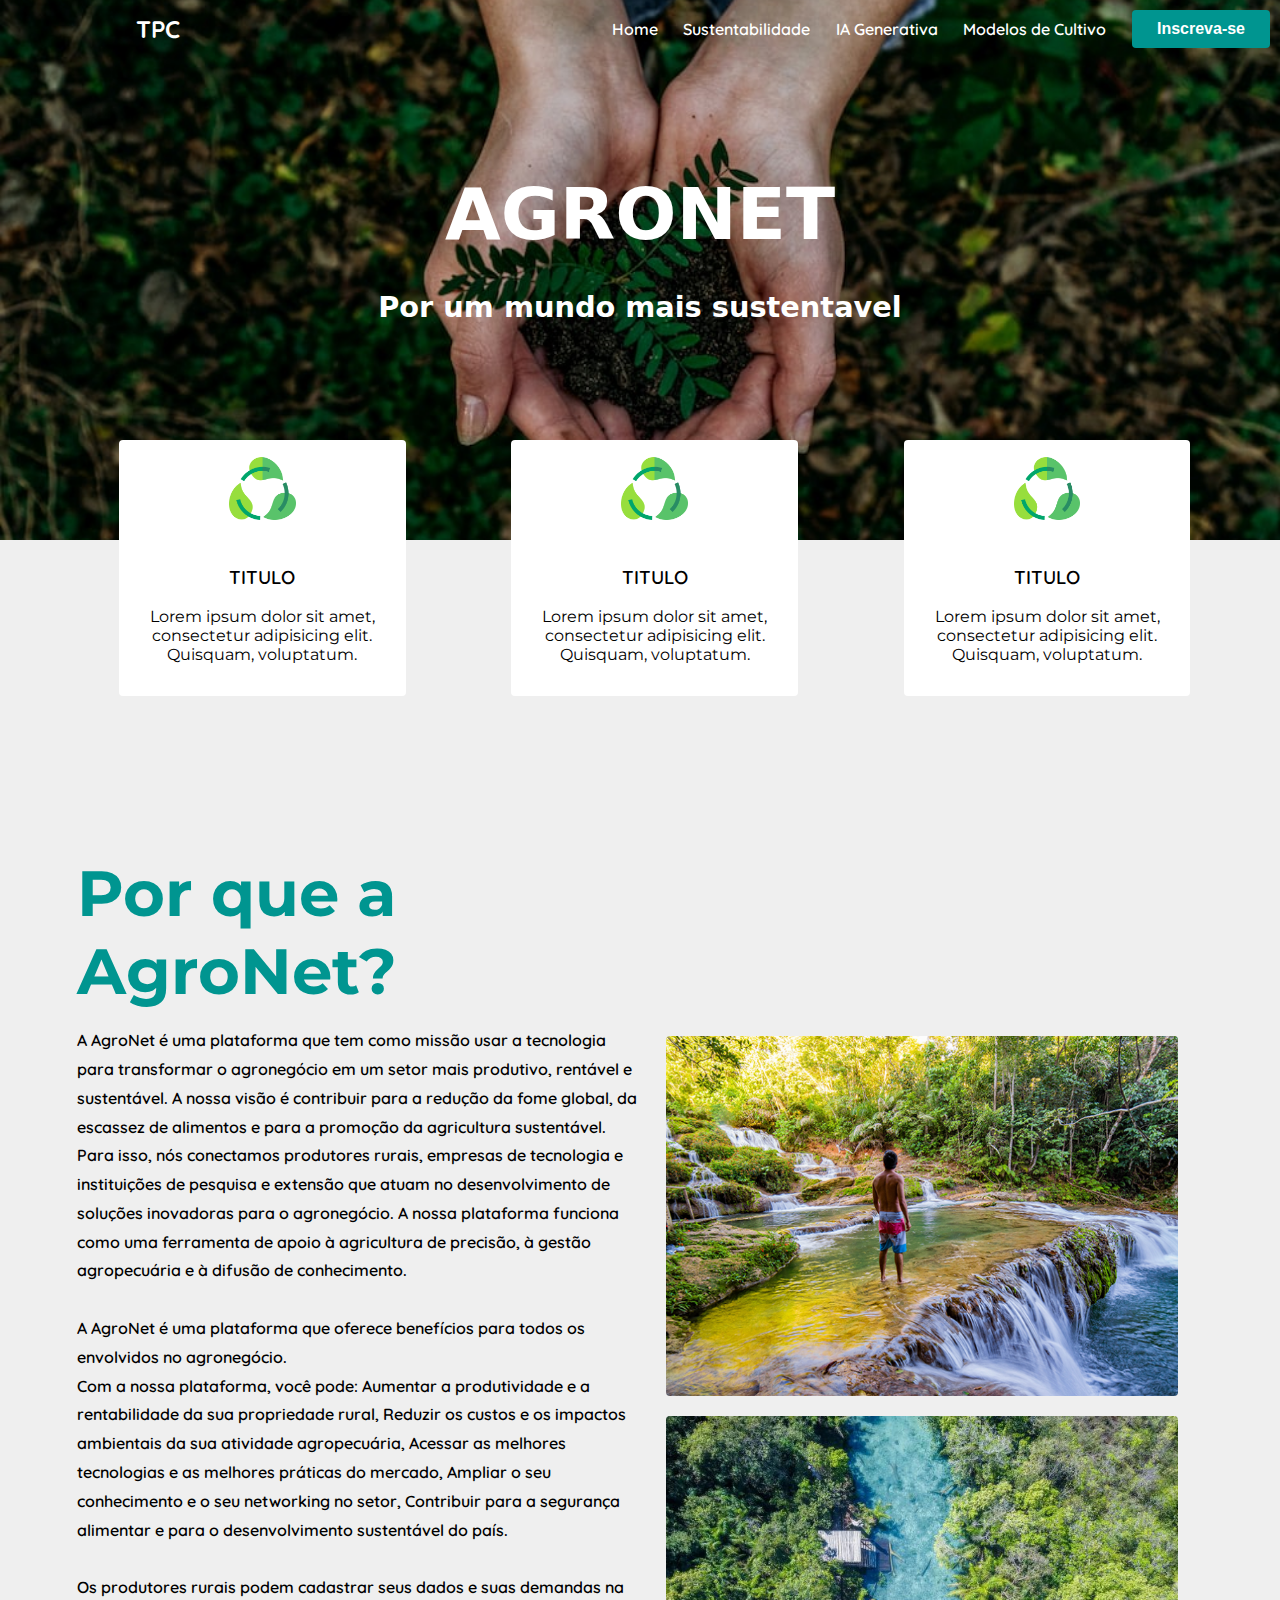
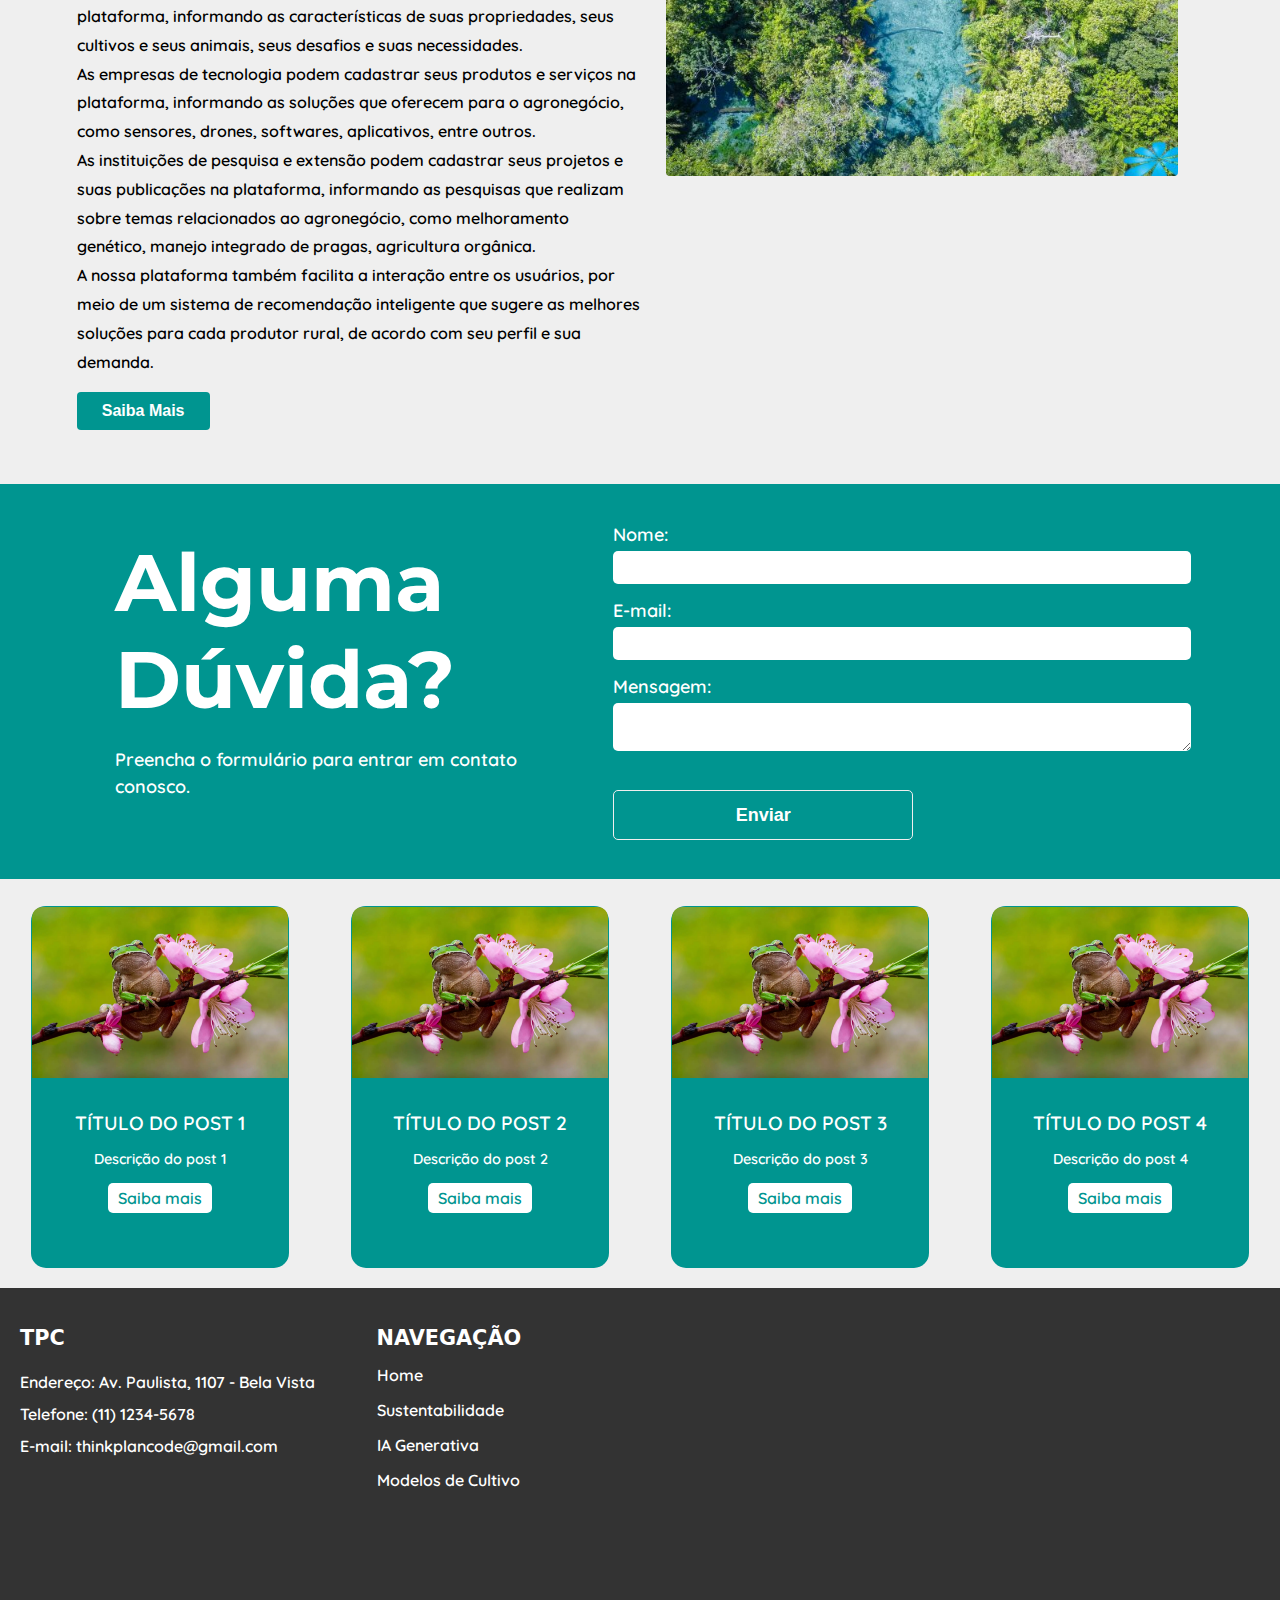
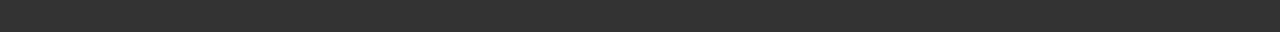
==== webdev/index.html @ f3f77970 "Style: update index items" ====
<!DOCTYPE html>
<html>

<head>
  <meta charset="UTF-8">
  <meta name="viewport" content="width=device-width, initial-scale=1">
  <title>TPC - Global Solution</title>
  <link rel="stylesheet" type="text/css" href="./assets/style.css">
</head>

<body>
  <section>
    <div class="full-banner">
      <header class="menu">
        <div class="logo">TPC</div>
        <nav class="">
          <ul>
            <li class="li-menu"><a href="./index.html">Home</a></li>
            <li class="li-menu"><a href="./sustentabilidade.html">Sustentabilidade</a></li>
            <li class="li-menu"><a href="./ia-generativa.html">IA Generativa</a></li>
            <li class="li-menu"><a href="./cultivo.html">Modelos de Cultivo</a></li>
            <li class="li-menu"><a href="./formulario.html"><button class="menu-button">Inscreva-se</button></a></li>
          </ul>
        </nav>
      </header>



      <div class="text-banner">
        <h1>AgroNet</h1>
        <h2>Por um mundo mais sustentavel</h2>
      </div>
      <div class="mid-opt">
        <div class="opt-item mid-first">
          <div>
            <img src="./assets/images/icons/sinal-de-reciclagem.png" alt="icon-vidal">
          </div>
          <div class="opt-item-text">
            <h3>Titulo</h3>
            <p>Lorem ipsum dolor sit amet, consectetur adipisicing elit. Quisquam, voluptatum.</p>
          </div>
        </div>
        <div class="opt-item">
          <div>
            <img src="./assets/images/icons/sinal-de-reciclagem.png" alt="icon-vidal">
          </div>
          <div class="opt-item-text">
            <h3>Titulo</h3>
            <p>Lorem ipsum dolor sit amet, consectetur adipisicing elit. Quisquam, voluptatum.</p>
          </div>
        </div>
        <div class="opt-item">
          <div>
            <img src="./assets/images/icons/sinal-de-reciclagem.png" alt="icon-vidal">
          </div>
          <div class="opt-item-text">
            <h3>Titulo</h3>
            <p>Lorem ipsum dolor sit amet, consectetur adipisicing elit. Quisquam, voluptatum.</p>
          </div>
        </div>
      </div>
    </div>
  </section>


  <section class="info-mid">
    <div class="left-side">
      <h2>Por que a AgroNet?</h2>
      <p>
        A AgroNet é uma plataforma que tem como missão usar a tecnologia para transformar o agronegócio em um setor
        mais produtivo, rentável e sustentável. A nossa visão é contribuir para a redução da fome global, da escassez de
        alimentos e para a promoção da agricultura sustentável.

        Para isso, nós conectamos produtores rurais, empresas de tecnologia e instituições de pesquisa e extensão que
        atuam no desenvolvimento de soluções inovadoras para o agronegócio. A nossa plataforma funciona como uma
        ferramenta de apoio à agricultura de precisão, à gestão agropecuária e à difusão de conhecimento.
        <br><br>
        A AgroNet é uma plataforma que oferece benefícios para todos os envolvidos no agronegócio.
        <br>
        Com a nossa
        plataforma, você pode:

        Aumentar a produtividade e a rentabilidade da sua propriedade rural,
        Reduzir os custos e os impactos ambientais da sua atividade agropecuária,
        Acessar as melhores tecnologias e as melhores práticas do mercado,
        Ampliar o seu conhecimento e o seu networking no setor,
        Contribuir para a segurança alimentar e para o desenvolvimento sustentável do país.
        <br><br>
        Os produtores rurais podem cadastrar seus dados e suas demandas na plataforma, informando as características de
        suas propriedades, seus cultivos e seus animais, seus desafios e suas necessidades.
        <br>
        As empresas de tecnologia podem cadastrar seus produtos e serviços na plataforma, informando as soluções que
        oferecem para o agronegócio, como sensores, drones, softwares, aplicativos, entre outros.
        <br>
        As instituições de pesquisa e extensão podem cadastrar seus projetos e suas publicações na plataforma,
        informando as pesquisas que realizam sobre temas relacionados ao agronegócio, como melhoramento genético, manejo
        integrado de pragas, agricultura orgânica.
        <br>
        A nossa plataforma também facilita a interação entre os usuários, por meio de um sistema de recomendação
        inteligente que sugere as melhores soluções para cada produtor rural, de acordo com seu perfil e sua demanda.
      </p>
      <button class="menu-button">Saiba Mais</button>
    </div>
    <div class="right-side">
      <img src="./assets/images/eco1.png" alt="Imagem 1">
      <img src="./assets/images/eco2.jpeg" alt="Imagem 2">
    </div>
  </section>



  <section class="contact">
    <div class="contact-text">
      <h2>Alguma Dúvida?</h2>
      <p>Preencha o formulário para entrar em contato conosco.</p>
    </div>
    <form class="contact-form">
      <label for="name">Nome:</label>
      <input type="text" id="name" name="name" required>
      <label for="email">E-mail:</label>
      <input type="email" id="email" name="email" required>
      <label for="message">Mensagem:</label>
      <textarea id="message" name="message" required></textarea>
      <button type="submit">Enviar</button>
    </form>
  </section>

  <section class="galeria">
    <div class="post">
      <img src="./assets/images/sapao.webp" alt="Post 1">
      <h3>Título do post 1</h3>
      <p>Descrição do post 1</p>
      <a href="#">Saiba mais</a>
    </div>
    <div class="post">
      <img src="./assets/images/sapao.webp" alt="Post 2">
      <h3>Título do post 2</h3>
      <p>Descrição do post 2</p>
      <a href="#">Saiba mais</a>
    </div>
    <div class="post">
      <img src="./assets/images/sapao.webp" alt="Post 3">
      <h3>Título do post 3</h3>
      <p>Descrição do post 3</p>
      <a href="#">Saiba mais</a>
    </div>
    <div class="post">
      <img src="./assets/images/sapao.webp" alt="Post 4">
      <h3>Título do post 4</h3>
      <p>Descrição do post 4</p>
      <a href="#">Saiba mais</a>
    </div>
  </section>

  <footer>
    <div class="left">
      <h2>TPC</h2>
      <p>Endereço: Av. Paulista, 1107 - Bela Vista<br>
        Telefone: (11) 1234-5678<br>
        E-mail: thinkplancode@gmail.com</p>
    </div>
    <nav class="middle">
      <h2>Navegação</h2>
      <ul>
        <li><a href="./index.html">Home</a></li>
        <li><a href="./sustentabilidade.html">Sustentabilidade</a></li>
        <li><a href="./ia-generativa.html">IA Generativa</a></li>
        <li><a href="./cultivo.html">Modelos de Cultivo</a></li>
      </ul>
    </nav>
    <div class="right">
      <iframe
        src="https://www.google.com/maps/embed?pb=!1m18!1m12!1m3!1d3656.9804650698667!2d-46.645058549297036!3d-23.569942284671084!2m3!1f0!2f0!3f0!3m2!1i1024!2i768!4f13.1!3m3!1m2!1s0x94ce5ac6b9a20e37%3A0xdaa9c644277aa6e6!2sAvenida%20Paulista%2C%201107%20-%20Bela%20Vista%2C%20S%C3%A3o%20Paulo%20-%20SP%2C%2001000-000!5e0!3m2!1sen!2sbr!4v1622624224217!5m2!1sen!2sbr"
        width="400" height="300" style="border:0;" allowfullscreen="" loading="lazy"></iframe>
    </div>
  </footer>

  <script src="./assets/js/menu.js"></script>

</body>

</html>
---- webdev/assets/style.css ----
@import url("https://fonts.googleapis.com/css2?family=Montserrat:ital,wght@0,300;0,400;0,500;1,300&family=Quicksand:wght@300;400;600&family=Rajdhani:wght@300;400;600&family=Waterfall&display=swap");

:root {
  --color-white: #fff;
  --color-aqua: #009590;
  --color-dark-green: #0a2d29;
  --color-clean-grey: #efefef;
  --color-light-grey: #f4f6f8;

  --color-aqua-green: #2fd7b3;
  --color-light-green: #aff000;
  --color-light-blue: #45dbf8;
}

html {
  font-size: 16px;
}

body {
  margin: 0;
  padding: 0;
  background-color: var(--color-clean-grey);
  font-family: quicksand;
  font-weight: 600;
}

h3 {
  font-family: quicksand;
  text-transform: uppercase;
  font-style: bold;
  font-weight: 600;
}

/** Header **/

header {
  background-color: transparent;
  display: flex;
  justify-content: space-between;
  align-items: center;
  padding: 10px;
}

.logo {
  color: var(--color-white);
  font-size: 24px;
  font-weight: bold;
  padding-left: 10%;
}

nav ul {
  list-style: none;
  margin: 0;
  padding: 0;
  display: flex;
}

nav li {
  margin-right: 20px;
}

nav li:last-child {
  margin-right: 0;
}

nav a {
  color: var(--color-white);
  text-decoration: none;
}

img {
  max-width: 100%;
  height: auto;
  margin-bottom: 20px;
}

.menu-button {
  background-color: var(--color-aqua);
  border: none;
  border-radius: 4px;
  padding: 10px 25px;
  color: var(--color-white);
  cursor: pointer;
  font-size: 16px;
  font-weight: bold;
}

.menu-button:hover {
  background-color: var(--color-white);
  color: var(--color-aqua);
}

.li-menu {
  margin: auto 1vw;
}

.full-banner {
  width: 100%;
  height: 60vh;
  background-image: url(./images/background.jpeg);
  background-size: cover;
  background-position: center;
  background-repeat: no-repeat;
}

.text-banner {
  height: 35vh;
  display: flex;
  justify-content: center;
  align-items: center;
  flex-direction: column;
  text-align: center;
  padding: 20px;
  color: var(--color-white);
}

.text-banner h1 {
  font-size: 4.5rem;
  font-family: system-ui, -apple-system, BlinkMacSystemFont, "Segoe UI", Roboto,
    Oxygen, Ubuntu, Cantarell, "Open Sans", "Helvetica Neue", sans-serif;
  margin-bottom: 10px;
  text-transform: uppercase;
}

.text-banner h2 {
  font-family: system-ui, -apple-system, BlinkMacSystemFont, "Segoe UI", Roboto,
    Oxygen, Ubuntu, Cantarell, "Open Sans", "Helvetica Neue", sans-serif;
  font-size: 1.8rem;
}

.mid-opt {
  display: flex;
  justify-content: space-between;
  align-items: center;
  flex-wrap: wrap;
  margin: 3vh 3vw;
}

.mid-first {
  margin-left: 7%;
}

.mid-opt:last-child {
  margin-right: 7%;
}

.opt-item {
  border-radius: 4px;
  background-color: var(--color-white);
  width: 20vw;
  height: 25vh;
  padding: 1.2vw;
  text-align: center;
}

.opt-item:hover {
  background-color: var(--color-dark-green);
  color: var(--color-white);
}

.opt-item img {
  width: 5.2vw;
  height: 50%;
  object-fit: cover;
  border-radius: 4px;
}

.opt-item p {
  font-family: montserrat;
  font-weight: 400;
}

.info-mid, .info-second {
  display: flex;
  margin-top: 28vh;
  justify-content: space-between;
  align-items: center;
  padding: 1vh 6vw;
}

.info-second {
  margin-top: 0;
  margin-bottom: 2vh;
}

.left-side {
  width: 50%;
}

.left-side p {
  line-height: 1.8;
}

.right-side p {
  line-height: 1.8;
  text-align: end;
}

.left-side h2 {
  font-size: 4rem;
  margin-bottom: 10px;
  font-family: Montserrat;
  color: var(--color-aqua);
}

.right-side {
  width: 50%;
  display: flex;
  flex-direction: column;
  justify-content: center;
  align-items: center;
}

.right-side img {
  width: 40vw;
  height: 40vh;
  border-radius: 10px;
  object-fit: cover;
  border-radius: 4px;
}

.contact {
  display: flex;
  justify-content: space-between;
  align-items: center;
  background-color: var(--color-aqua);
  padding: 1vh 6vw;
  margin-top: 5vh;
}

.contact-text {
  flex-basis: 40%;
  padding-right: 20px;
  color: var(--color-white);
  margin-left: 3vw;
}

.contact-text h2 {
  font-size: 5rem;
  margin-bottom: 10px;
  margin-top: 0;
  font-family: Montserrat;
}

.contact-text p {
  font-size: 18px;
  line-height: 1.5;
  margin-bottom: 30px;
}

.contact-form {
  flex-basis: 50%;
  padding: 30px;
}

.contact-form label {
  display: block;
  font-size: 18px;
  margin-bottom: 5px;
  color: var(--color-white);
}

.contact-form input,
.contact-form textarea {
  width: 100%;
  padding: 1vh;
  margin-bottom: 15px;
  border-radius: 5px;
  border: none;
}

.contact-form button {
  display: block;
  width: 100%;
  max-width: 300px;
  height: 50px;
  font-size: 18px;
  font-weight: bold;
  border: 1px solid var(--color-clean-grey);
  color: var(--color-white);
  background-color: transparent;
  border-radius: 5px;
  cursor: pointer;
  margin-top: 20px;
}

.contact-form button:hover {
  border: 1px solid var(--color-white);
  background-color: var(--color-white);
  color: var(--color-aqua);
}

.galeria {
  display: flex;
  flex-wrap: wrap;
  justify-content: space-around;
  margin-top: 3vh;
}

.post {
  width: 20vw;
  margin-bottom: 20px;
  text-align: center;
  border: 1px solid transparent;
  border-radius: 15px;
  height: 40vh;
  background-color: var(--color-aqua);
}

.post img {
  max-width: 100%;
  height: auto;
  margin-bottom: 10px;
  border: white;
  border-radius: 10px 10px 0 0;
}

.post h3 {
  font-size: 1.2rem;
  margin-bottom: 10px;
  color: var(--color-white);
}

.post p {
  font-size: 0.9rem;
  margin-bottom: 15px;
  color : var(--color-white);
}

.post a {
  display: inline-block;
  padding: 5px 10px;
  background-color: var(--color-white);
  color: var(--color-aqua);
  text-decoration: none;
  border-radius: 5px;
  transition: all 0.3s ease-in-out;
}

/** Footer **/

footer {
  display: flex;
  background-color: #333;
  color: var(--color-white);
}

footer h2{
  font-size: 1.3rem;
  font-family: system-ui, -apple-system, BlinkMacSystemFont, "Segoe UI", Roboto,
    Oxygen, Ubuntu, Cantarell, "Open Sans", "Helvetica Neue", sans-serif;
  margin-bottom: 10px;
  text-transform: uppercase;
}

footer nav ul {
  margin: 0;
  padding: 0;
  display: block;
}

footer nav li {
  margin-top: 15px;
  margin-right: 20px;
}

footer nav a {
  color: var(--color-white);
  text-decoration: none;
}

.left {
  flex-basis: 25%;
  padding: 20px;
}

.left p {
  line-height: 2.0;
}

.right {
  flex-basis: 55%;
  padding: 20px;
}

.middle {
  flex-grow: 1;
  padding: 20px;
}

.right iframe {
  width: 100%;
  border-radius: 10px;
}

/** Formulário **/
.formulario {
  width: 80%;
  margin: 0 auto;
  padding: 20px;
  box-shadow: 0 0 5px var(--color-dark-green);
  border-radius: 1%;
}

.form-title {
  font-size: 3rem;
  font-family: Montserrat;
  text-align: center;
  color: var(--color-aqua);
}

.legenda {
  display: block;
  margin-bottom: 1vh;
  font-weight: bold;
}

.input-text,
.input-select,
.input-message {
  width: 100%;
  padding: 10px;
  border: 1px solid var(--color-dark-green);
  border-radius: 3px;
  box-sizing: border-box;
  margin-bottom: 10px;
  font-size: 0.9rem;
}

.input-message {
  height: 15vh;
  resize: vertical;
}

.input-confirm {
  background-color: var(--color-aqua);
  color: #fff;
  padding: 10px 15px;
  border: none;
  border-radius: 3px;
  cursor: pointer;
  font-size: 16px;
}

.input-confirm:hover {
  background-color: var(--color-dark-green);
}

/** Media Queries **/

@media (max-width: 1201px) {
  .info-mid {
    margin-top: 12vh;
  }
  
  .contact-text h2 {
    font-size: 4rem;
  }
}

@media only screen and (max-width: 1200px) and (min-width: 769px) {
  .info-mid {
    margin-top: 18vh;
  }

  .left-side h2 {
    font-size: 2rem;
  }

  .left-side p {
    line-height: 1.4;
  }

  .contact-text h2 {
    font-size: 4rem;
  }

  .post {
    height: 34vh;
  }
}

@media (max-width: 768px) {
  .info-mid {
    margin-top: 23vh;
  }

  .opt-item {
    height: 28vh;
  }

  .left-side h2 {
    font-size: 2rem;
  }

  .left-side p {
    line-height: 1.4;
    font-size: 0.8rem;
  }

  .contact-text h2 {
    font-size: 3rem;
  }

  .post {
    height: 32vh;
  }

  .post h3 {
    font-size: 1rem;
  }
}

@media (max-width: 468px) {
  .mid-opt {
    display: none;
  }

  .info-mid {
    margin-top: 0;
  }

  .right-side {
    display: none;
  }

  .left-side {
    width: 100%;
    text-align: center;
  }

  .left-side p {
    font-size: 0.9rem;
  }

  .left-side .menu-button {
    padding: 10px 100px;
  }

  .contact-text h2{
    font-size: 1.8rem;
  }

  .contact-text p {
    font-size: 0.8rem;
  }

  .post {
    width: 40vw;
  }

  .right iframe {
    display: none;
  }
  
}
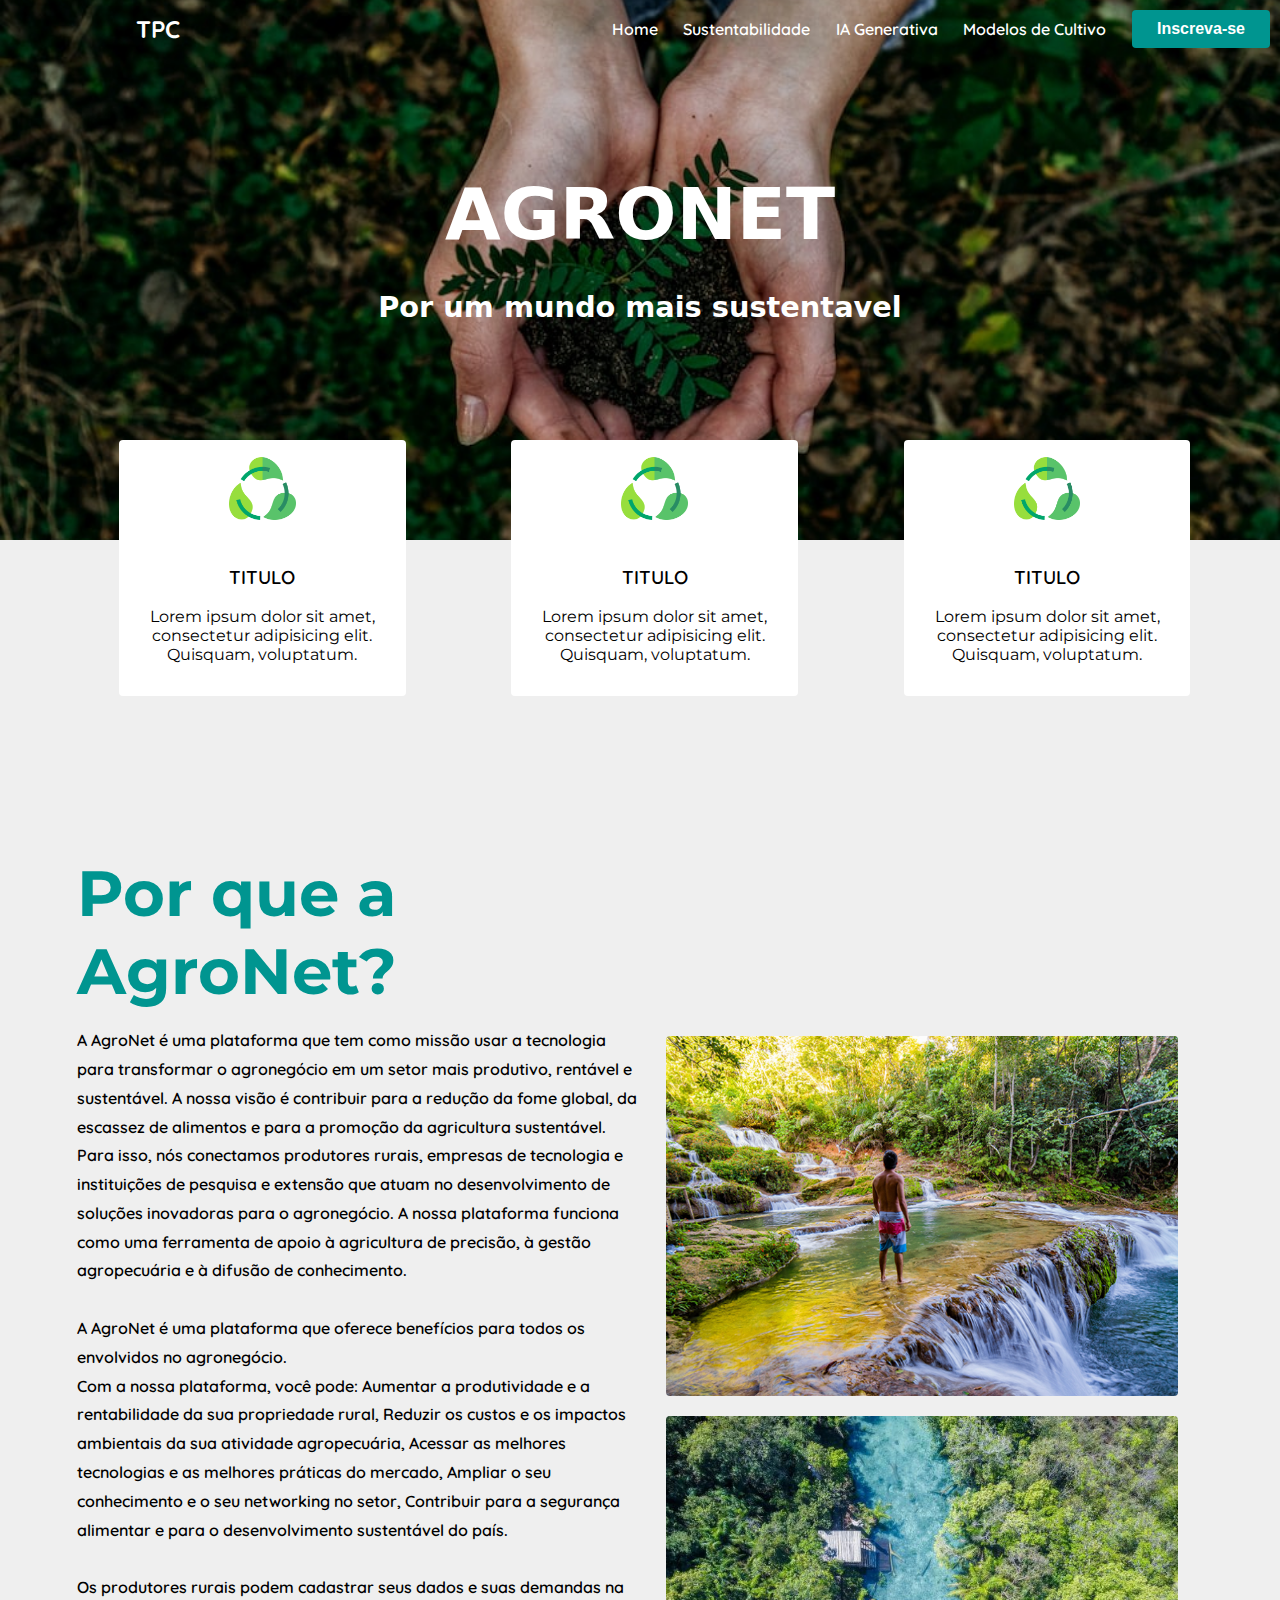
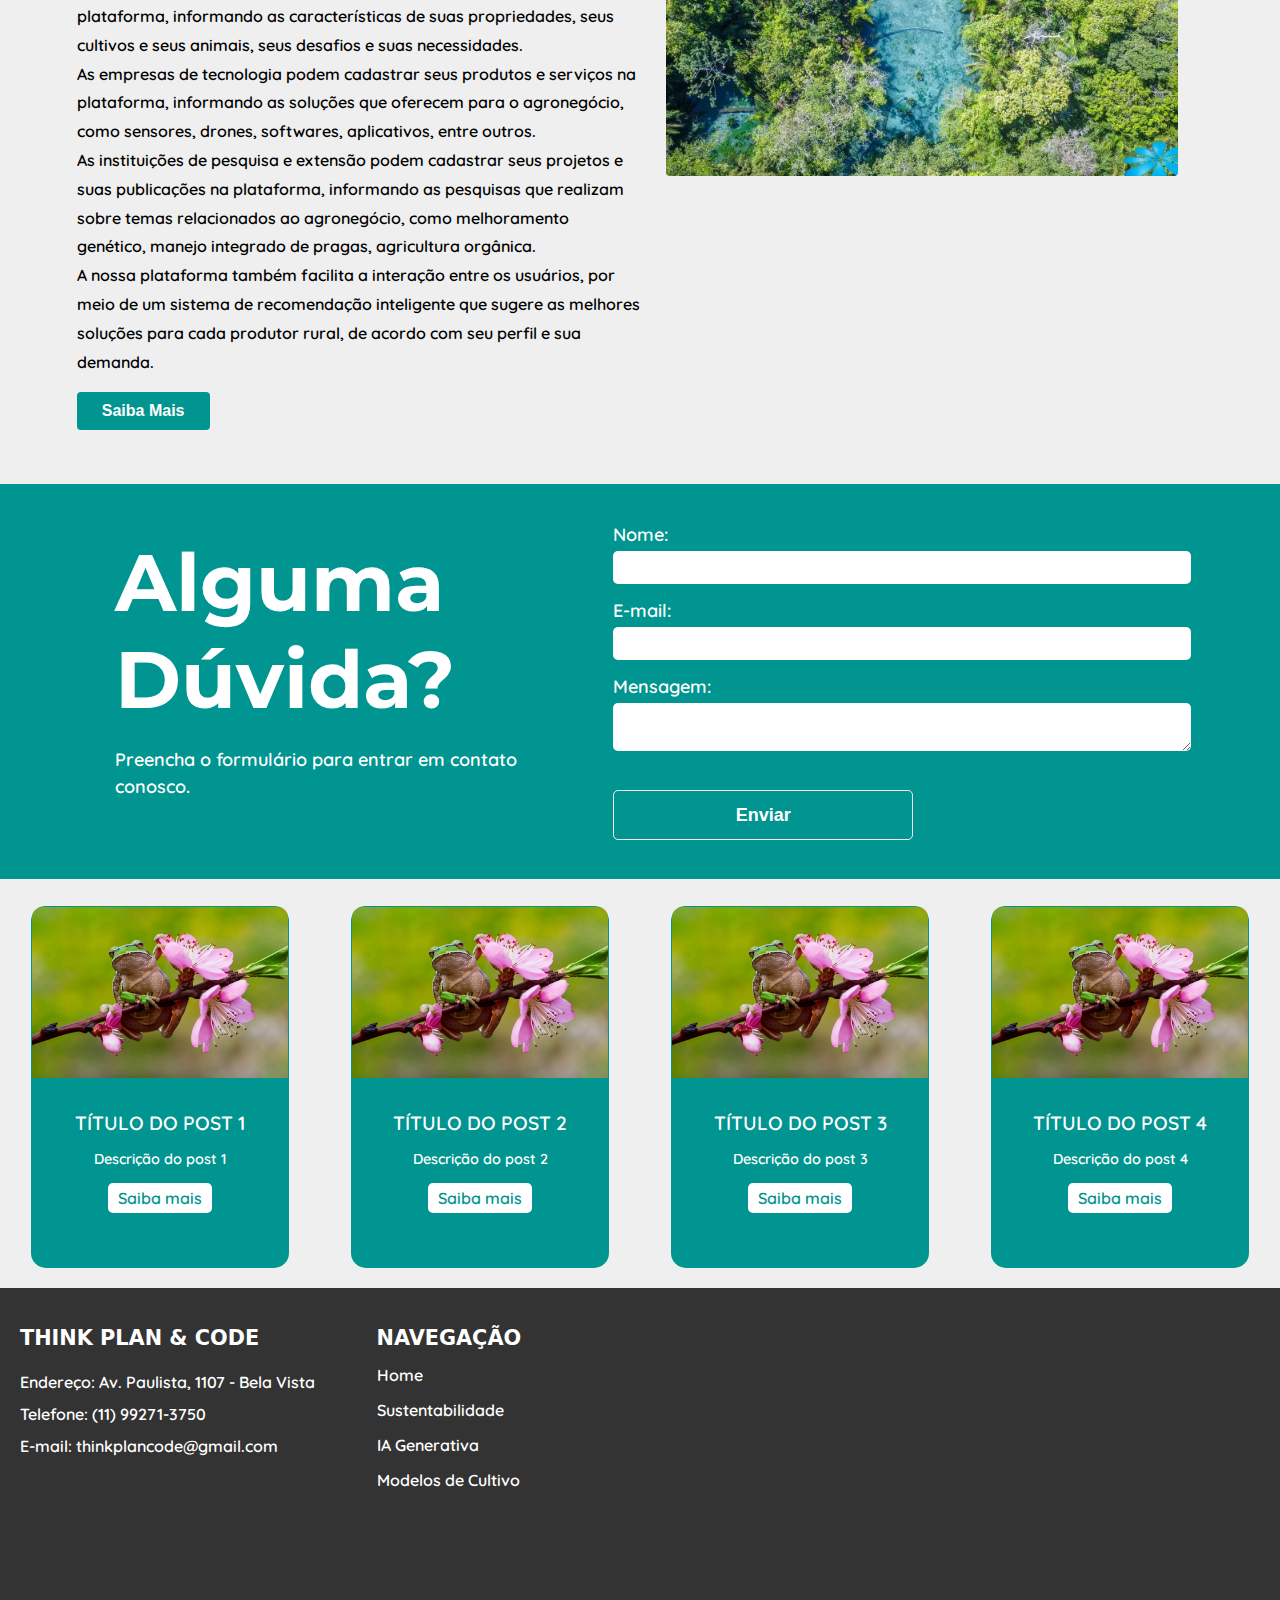
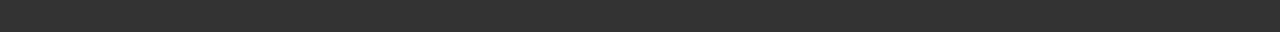
==== commit 9c5c21be: "Fix: update footer texts" ====
--- a/webdev/index.html
+++ b/webdev/index.html
@@ -154,9 +154,9 @@
 
   <footer>
     <div class="left">
-      <h2>TPC</h2>
+      <h2>Think Plan & Code</h2>
       <p>Endereço: Av. Paulista, 1107 - Bela Vista<br>
-        Telefone: (11) 1234-5678<br>
+        Telefone: (11) 99271-3750<br>
         E-mail: thinkplancode@gmail.com</p>
     </div>
     <nav class="middle">
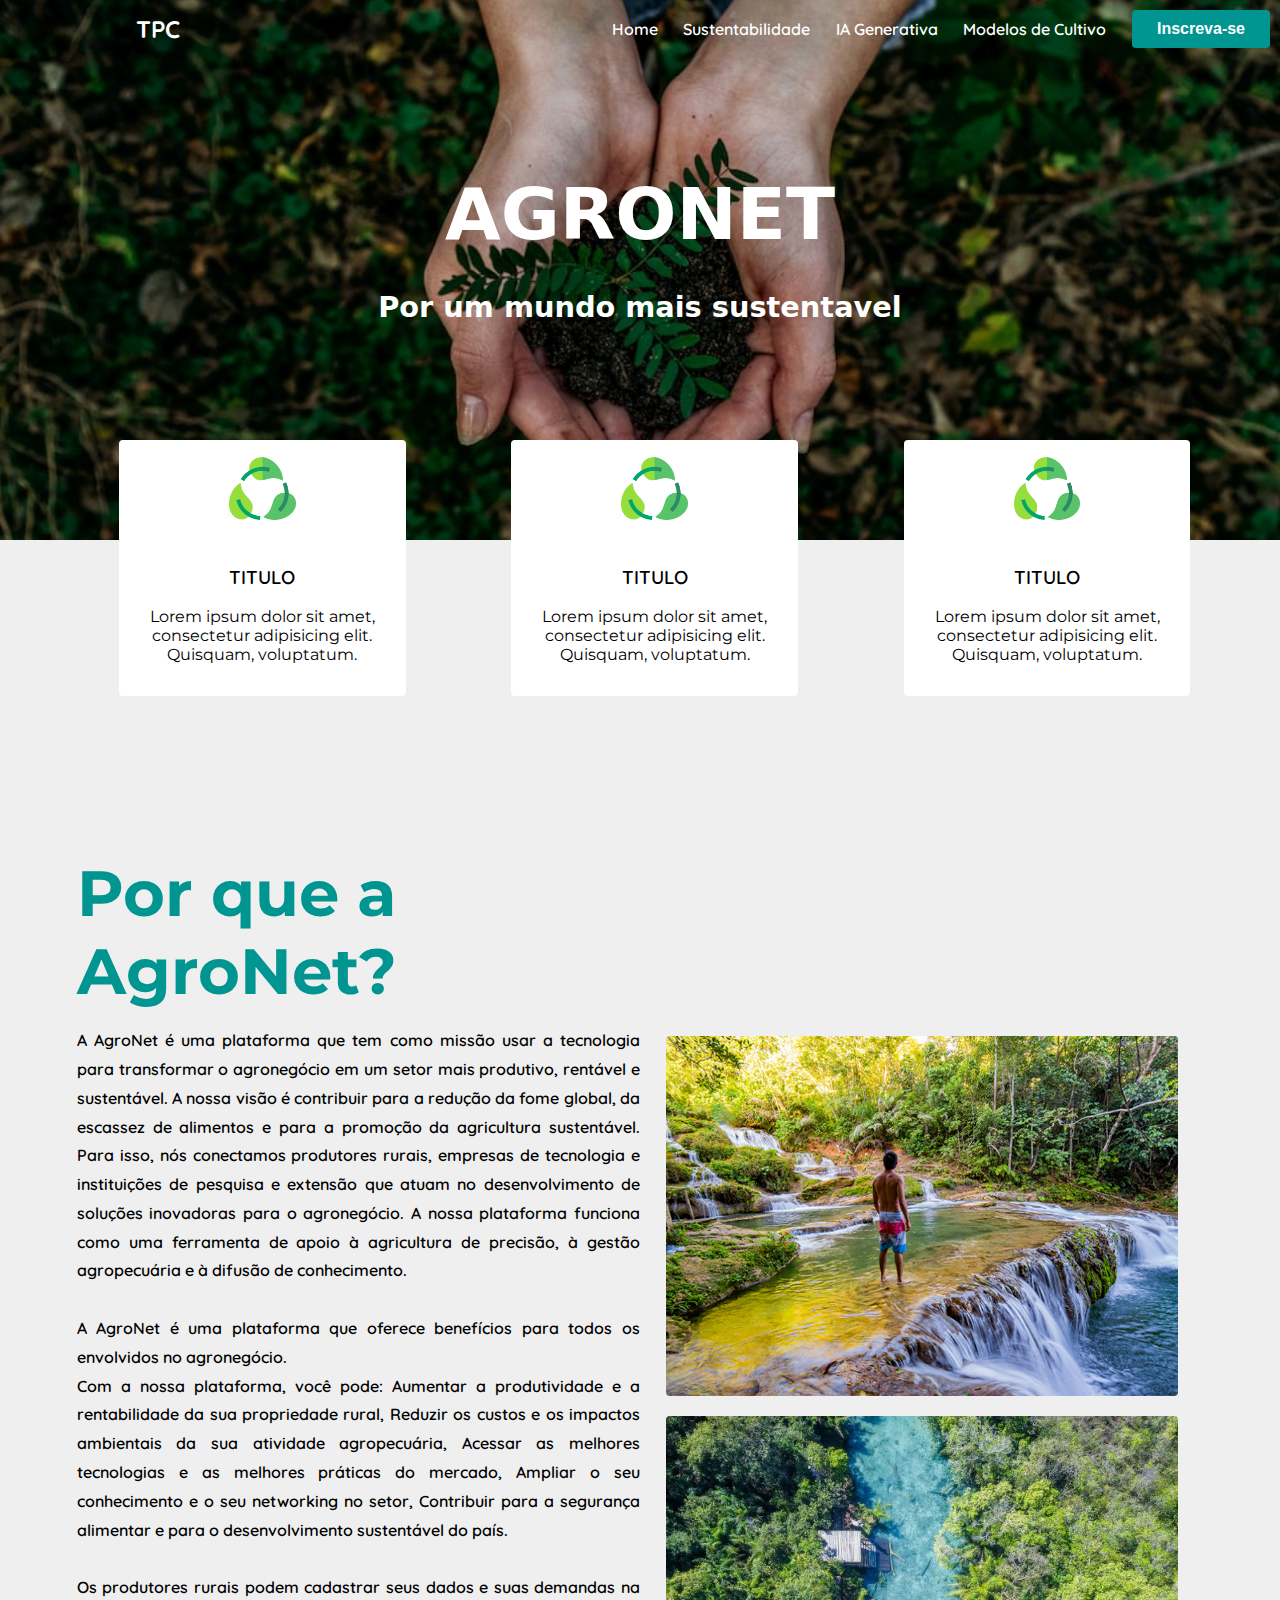
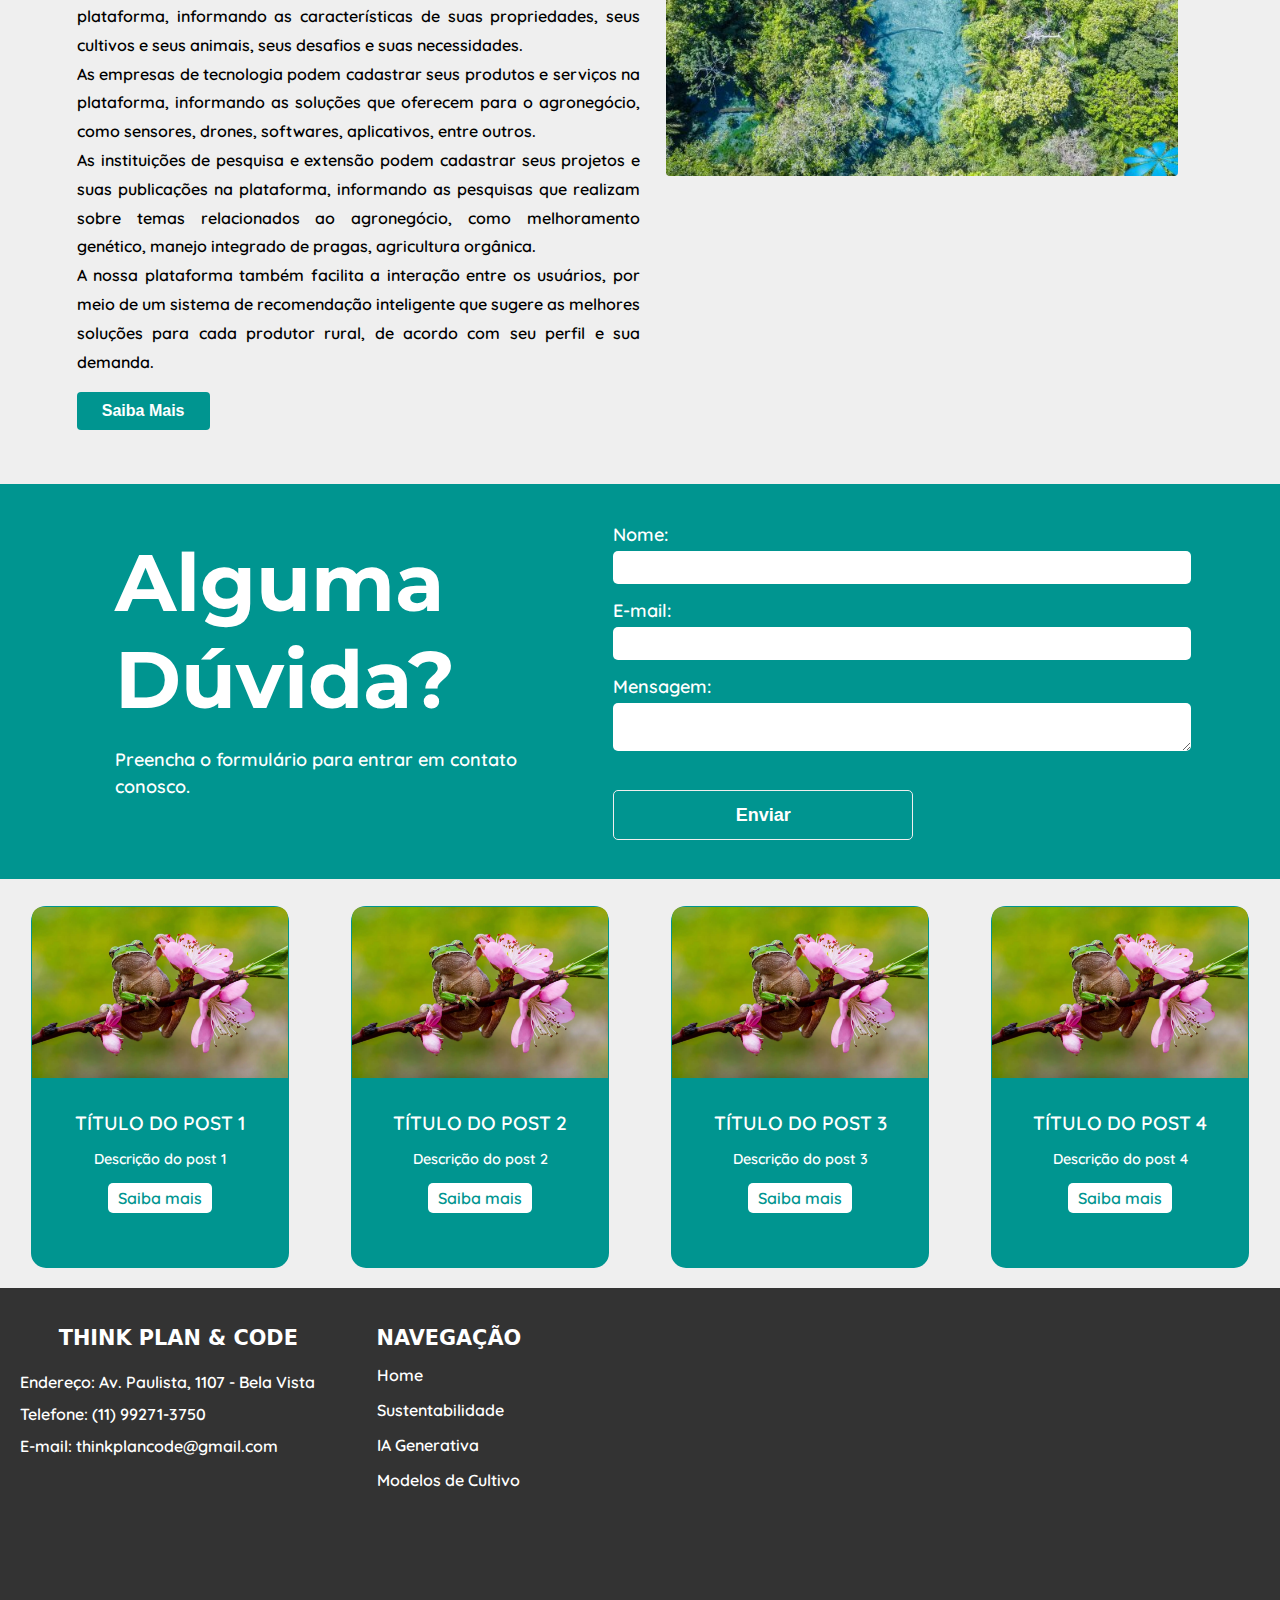
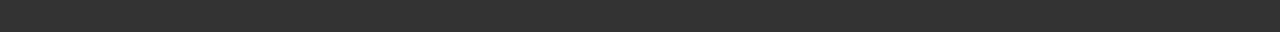
==== commit 02731821: "Style: added mobile menu button" ====
--- a/webdev/index.html
+++ b/webdev/index.html
@@ -5,6 +5,7 @@
   <meta charset="UTF-8">
   <meta name="viewport" content="width=device-width, initial-scale=1">
   <title>TPC - Global Solution</title>
+  <link rel="stylesheet" href="https://fonts.googleapis.com/css2?family=Material+Symbols+Outlined:opsz,wght,FILL,GRAD@20..48,100..700,0..1,-50..200" />
   <link rel="stylesheet" type="text/css" href="./assets/style.css">
 </head>
 
@@ -13,14 +14,15 @@
     <div class="full-banner">
       <header class="menu">
         <div class="logo">TPC</div>
-        <nav class="">
-          <ul>
+        <nav class="nav">
+          <ul class="menu-items">
             <li class="li-menu"><a href="./index.html">Home</a></li>
             <li class="li-menu"><a href="./sustentabilidade.html">Sustentabilidade</a></li>
             <li class="li-menu"><a href="./ia-generativa.html">IA Generativa</a></li>
             <li class="li-menu"><a href="./cultivo.html">Modelos de Cultivo</a></li>
             <li class="li-menu"><a href="./formulario.html"><button class="menu-button">Inscreva-se</button></a></li>
           </ul>
+          <button class="mobile-menu"><i class="material-symbols-outlined menu-icon">menu</i>Menu</button>
         </nav>
       </header>
 
@@ -174,9 +176,7 @@
         width="400" height="300" style="border:0;" allowfullscreen="" loading="lazy"></iframe>
     </div>
   </footer>
-
-  <script src="./assets/js/menu.js"></script>
-
+  <script src="./assets/js/script.js"></script>
 </body>
 
 </html>--- a/webdev/assets/style.css
+++ b/webdev/assets/style.css
@@ -81,13 +81,32 @@
   padding: 10px 25px;
   color: var(--color-white);
   cursor: pointer;
-  font-size: 16px;
+  font-size: 1rem;
   font-weight: bold;
 }
 
 .menu-button:hover {
   background-color: var(--color-white);
   color: var(--color-aqua);
+}
+
+.mobile-menu {
+  position: absolute;
+  top: 10px;
+  right: 10px;
+  display: none;
+  border: none;
+  border-radius: 4px;
+  padding: 5px;
+  color: var(--color-white);
+  background-color: var(--color-aqua);
+  align-items: center;
+  font-size: 0.9rem;
+}
+
+.menu-icon {
+  vertical-align: middle;
+  font-size: 1.3rem;
 }
 
 .li-menu {
@@ -185,6 +204,11 @@
 
 .left-side {
   width: 50%;
+  text-align: justify;
+}
+
+.left-side h2 {
+  text-align: left;
 }
 
 .left-side p {
@@ -209,9 +233,11 @@
   flex-direction: column;
   justify-content: center;
   align-items: center;
-}
-
-.right-side img {
+  text-align: justify;
+}
+
+.right-side img,
+.left-side img {
   width: 40vw;
   height: 40vh;
   border-radius: 10px;
@@ -243,7 +269,7 @@
 }
 
 .contact-text p {
-  font-size: 18px;
+  font-size: 1.125rem;
   line-height: 1.5;
   margin-bottom: 30px;
 }
@@ -255,7 +281,7 @@
 
 .contact-form label {
   display: block;
-  font-size: 18px;
+  font-size: 1.125rem;
   margin-bottom: 5px;
   color: var(--color-white);
 }
@@ -274,7 +300,7 @@
   width: 100%;
   max-width: 300px;
   height: 50px;
-  font-size: 18px;
+  font-size: 1.125rem;
   font-weight: bold;
   border: 1px solid var(--color-clean-grey);
   color: var(--color-white);
@@ -372,6 +398,10 @@
 .left {
   flex-basis: 25%;
   padding: 20px;
+}
+
+.left h2 {
+  text-align: center;
 }
 
 .left p {
@@ -439,11 +469,28 @@
   border: none;
   border-radius: 3px;
   cursor: pointer;
-  font-size: 16px;
+  font-size: 1rem;
 }
 
 .input-confirm:hover {
   background-color: var(--color-dark-green);
+}
+
+/** Scrollbar **/
+::-webkit-scrollbar {
+  width: 10px;
+}
+
+::-webkit-scrollbar-track {
+  background: var(--color-dark-green);
+}
+
+::-webkit-scrollbar-thumb {
+  background: var(--color-aqua-green);
+}
+
+::-webkit-scrollbar-thumb:hover {
+  background: var(--color-aqua);
 }
 
 /** Media Queries **/
@@ -481,6 +528,34 @@
 }
 
 @media (max-width: 768px) {
+  .menu-items {
+    position: absolute;
+    top: 0;
+    left: -60%;
+    display: flex;
+    flex-direction: column;
+    height: 100vh;
+    width: 50vw;
+    padding: 1rem;
+    text-align: center;
+    background-color: var(--color-dark-green);
+    box-shadow: 1px 0px 3px black;
+    transition: 0.3s;
+  }
+
+  .mobile-menu {
+    display: flex;
+  }
+
+  .open {
+    left: 0%;
+  }
+
+  .li-menu {
+    margin: 1vh 1vw;
+    line-height: 3;
+  }
+  
   .info-mid {
     margin-top: 23vh;
   }
@@ -491,6 +566,7 @@
 
   .left-side h2 {
     font-size: 2rem;
+    text-align: center;
   }
 
   .left-side p {
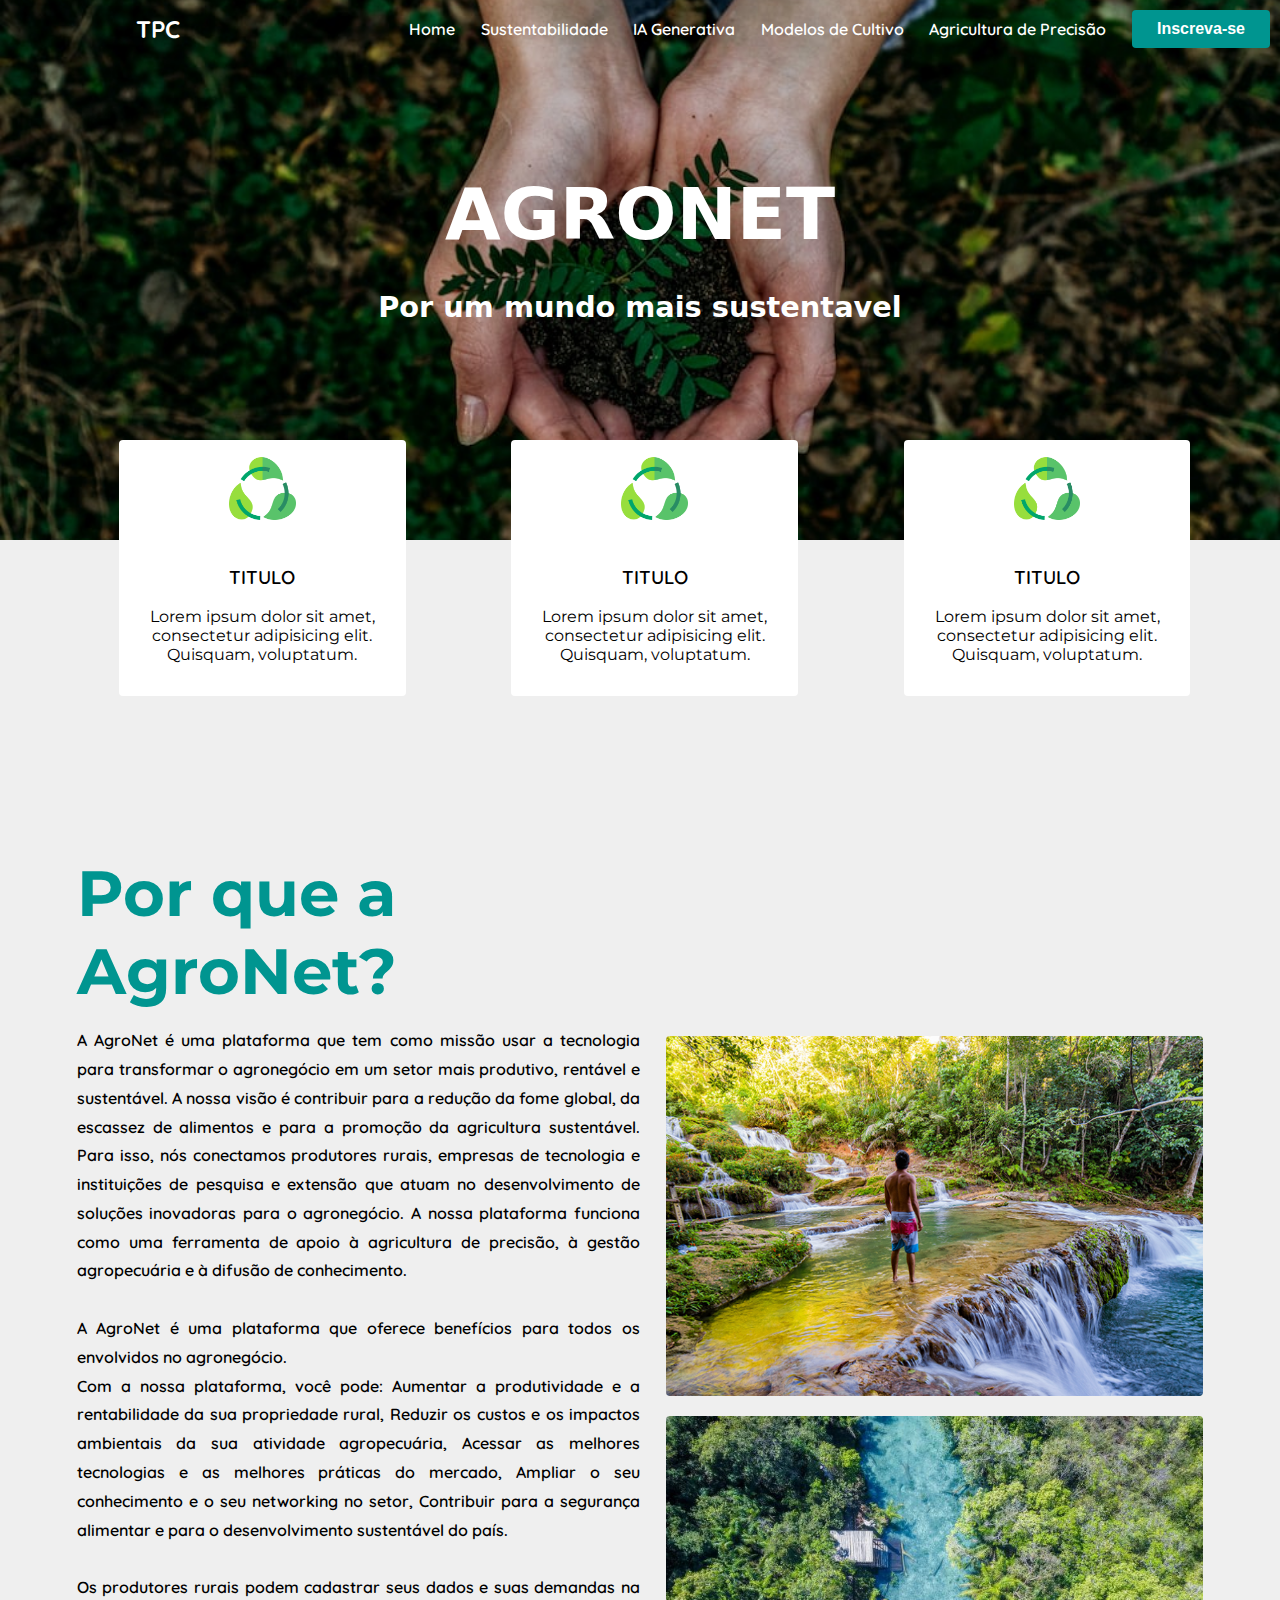
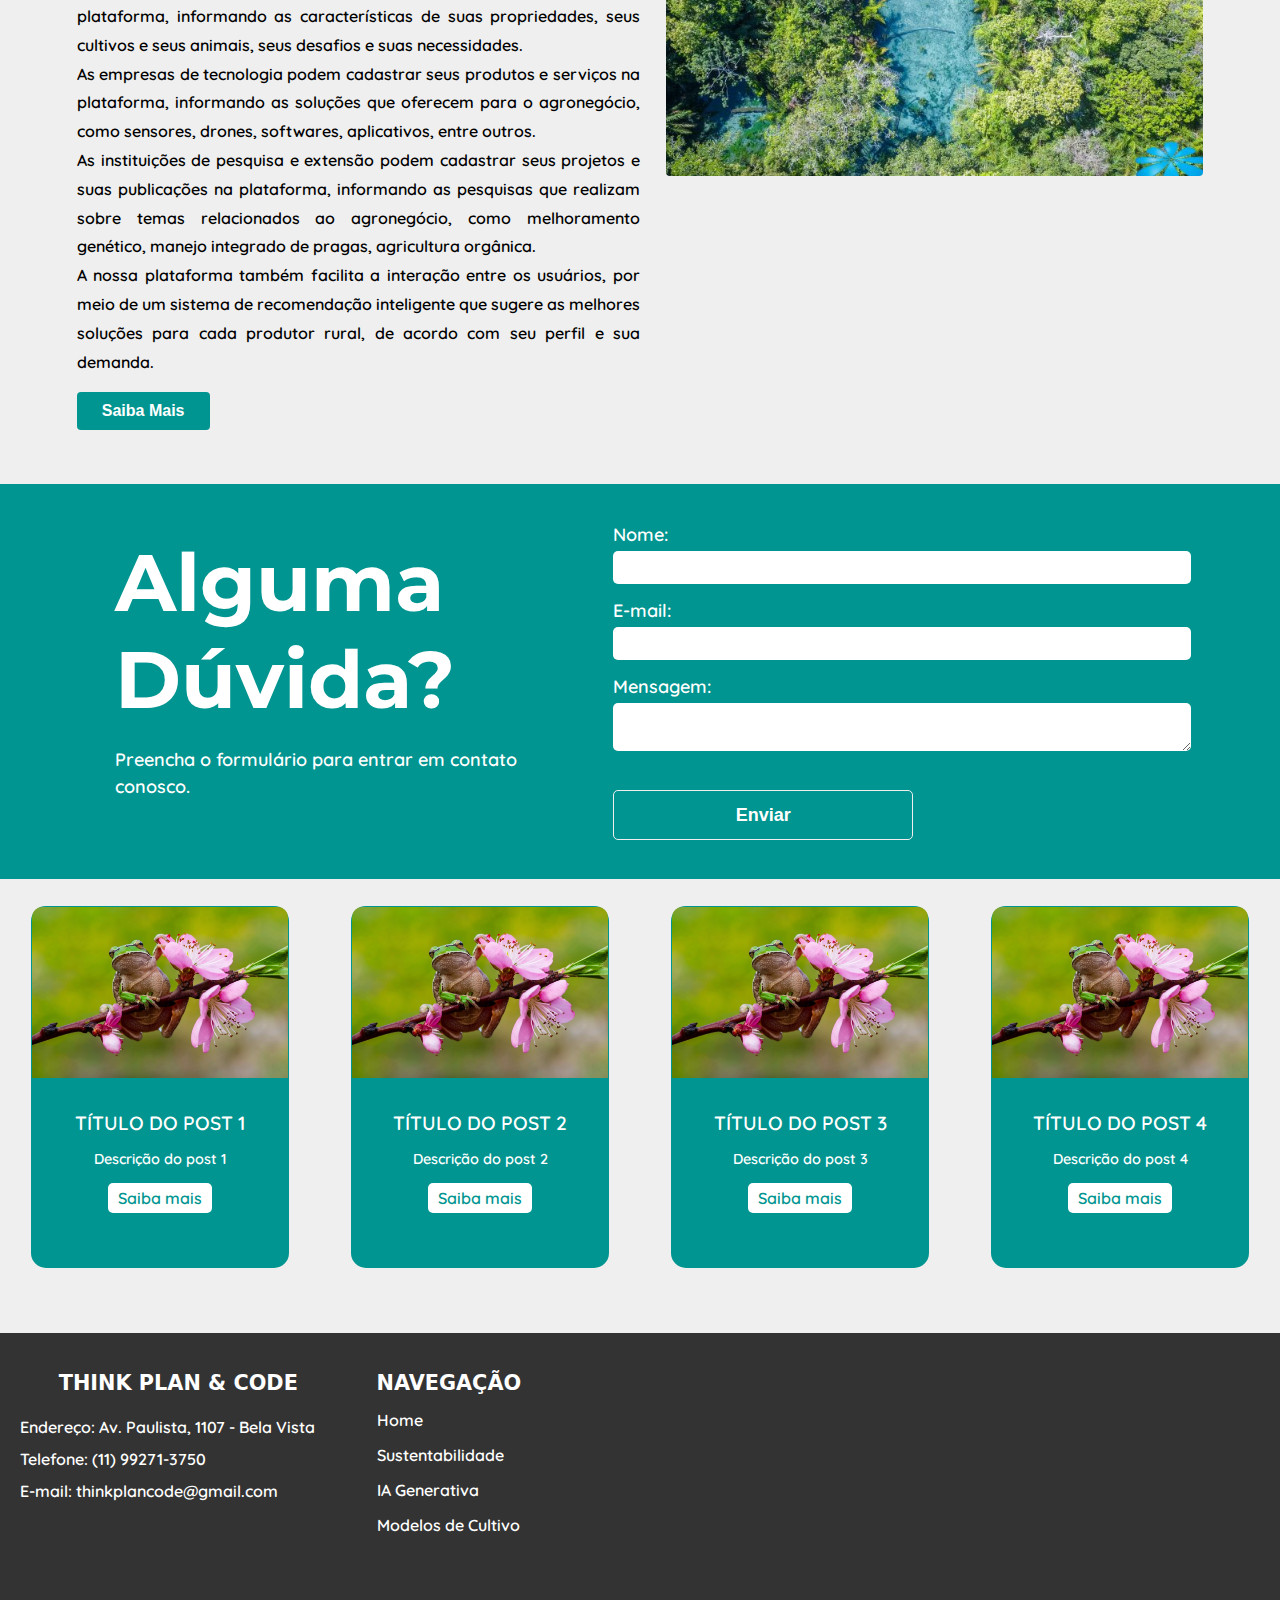
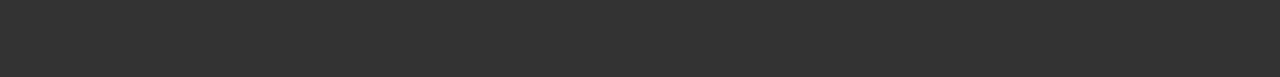
==== commit de39f370: "Text: added new page Agricultura de Precisão" ====
--- a/webdev/index.html
+++ b/webdev/index.html
@@ -20,6 +20,7 @@
             <li class="li-menu"><a href="./sustentabilidade.html">Sustentabilidade</a></li>
             <li class="li-menu"><a href="./ia-generativa.html">IA Generativa</a></li>
             <li class="li-menu"><a href="./cultivo.html">Modelos de Cultivo</a></li>
+            <li class="li-menu"><a href="./agro-precisao.html">Agricultura de Precisão</a></li>
             <li class="li-menu"><a href="./formulario.html"><button class="menu-button">Inscreva-se</button></a></li>
           </ul>
           <button class="mobile-menu"><i class="material-symbols-outlined menu-icon">menu</i>Menu</button>
--- a/webdev/assets/style.css
+++ b/webdev/assets/style.css
@@ -217,7 +217,7 @@
 
 .right-side p {
   line-height: 1.8;
-  text-align: end;
+  text-align: justify;
 }
 
 .left-side h2 {
@@ -233,16 +233,19 @@
   flex-direction: column;
   justify-content: center;
   align-items: center;
-  text-align: justify;
 }
 
 .right-side img,
 .left-side img {
-  width: 40vw;
+  width: 42vw;
   height: 40vh;
   border-radius: 10px;
   object-fit: cover;
   border-radius: 4px;
+}
+
+.right-side img {
+  margin-left: 2vw;
 }
 
 .contact {
@@ -369,6 +372,7 @@
   display: flex;
   background-color: #333;
   color: var(--color-white);
+  margin-top: 5vh;
 }
 
 footer h2{
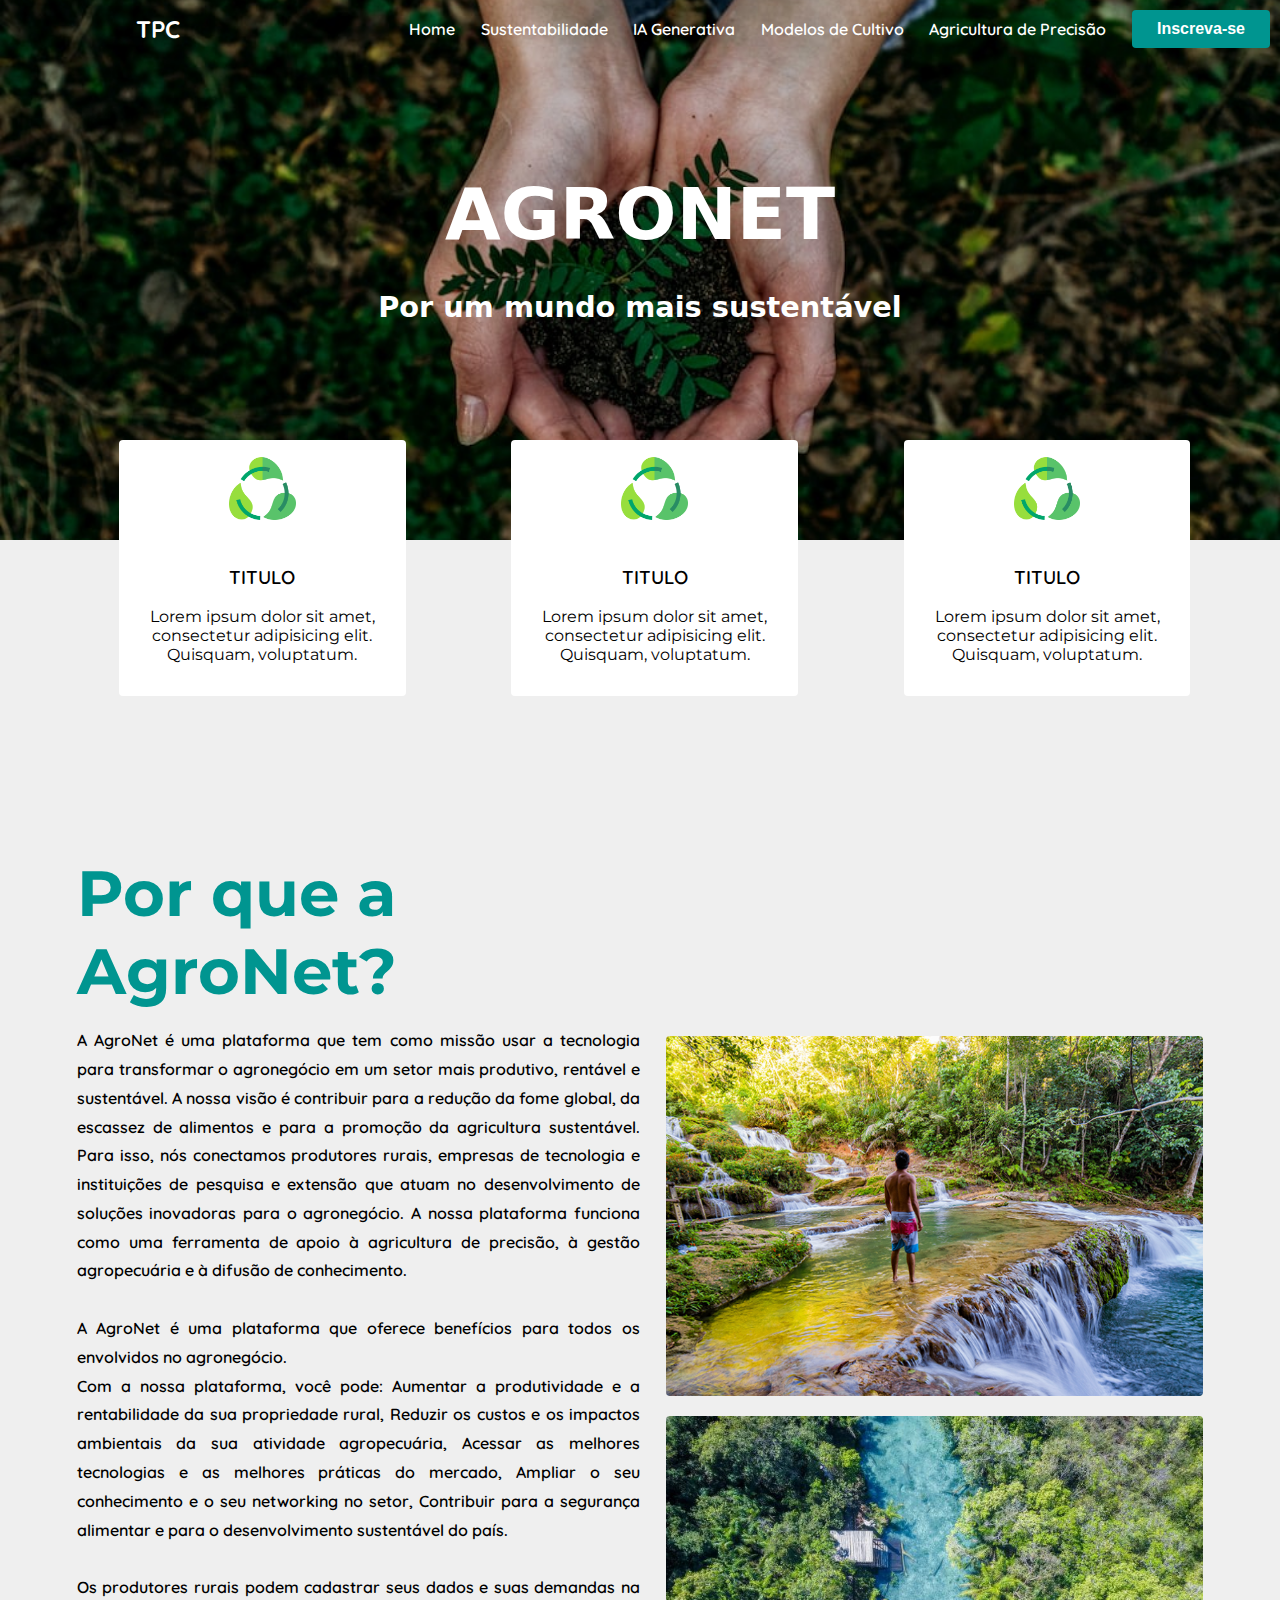
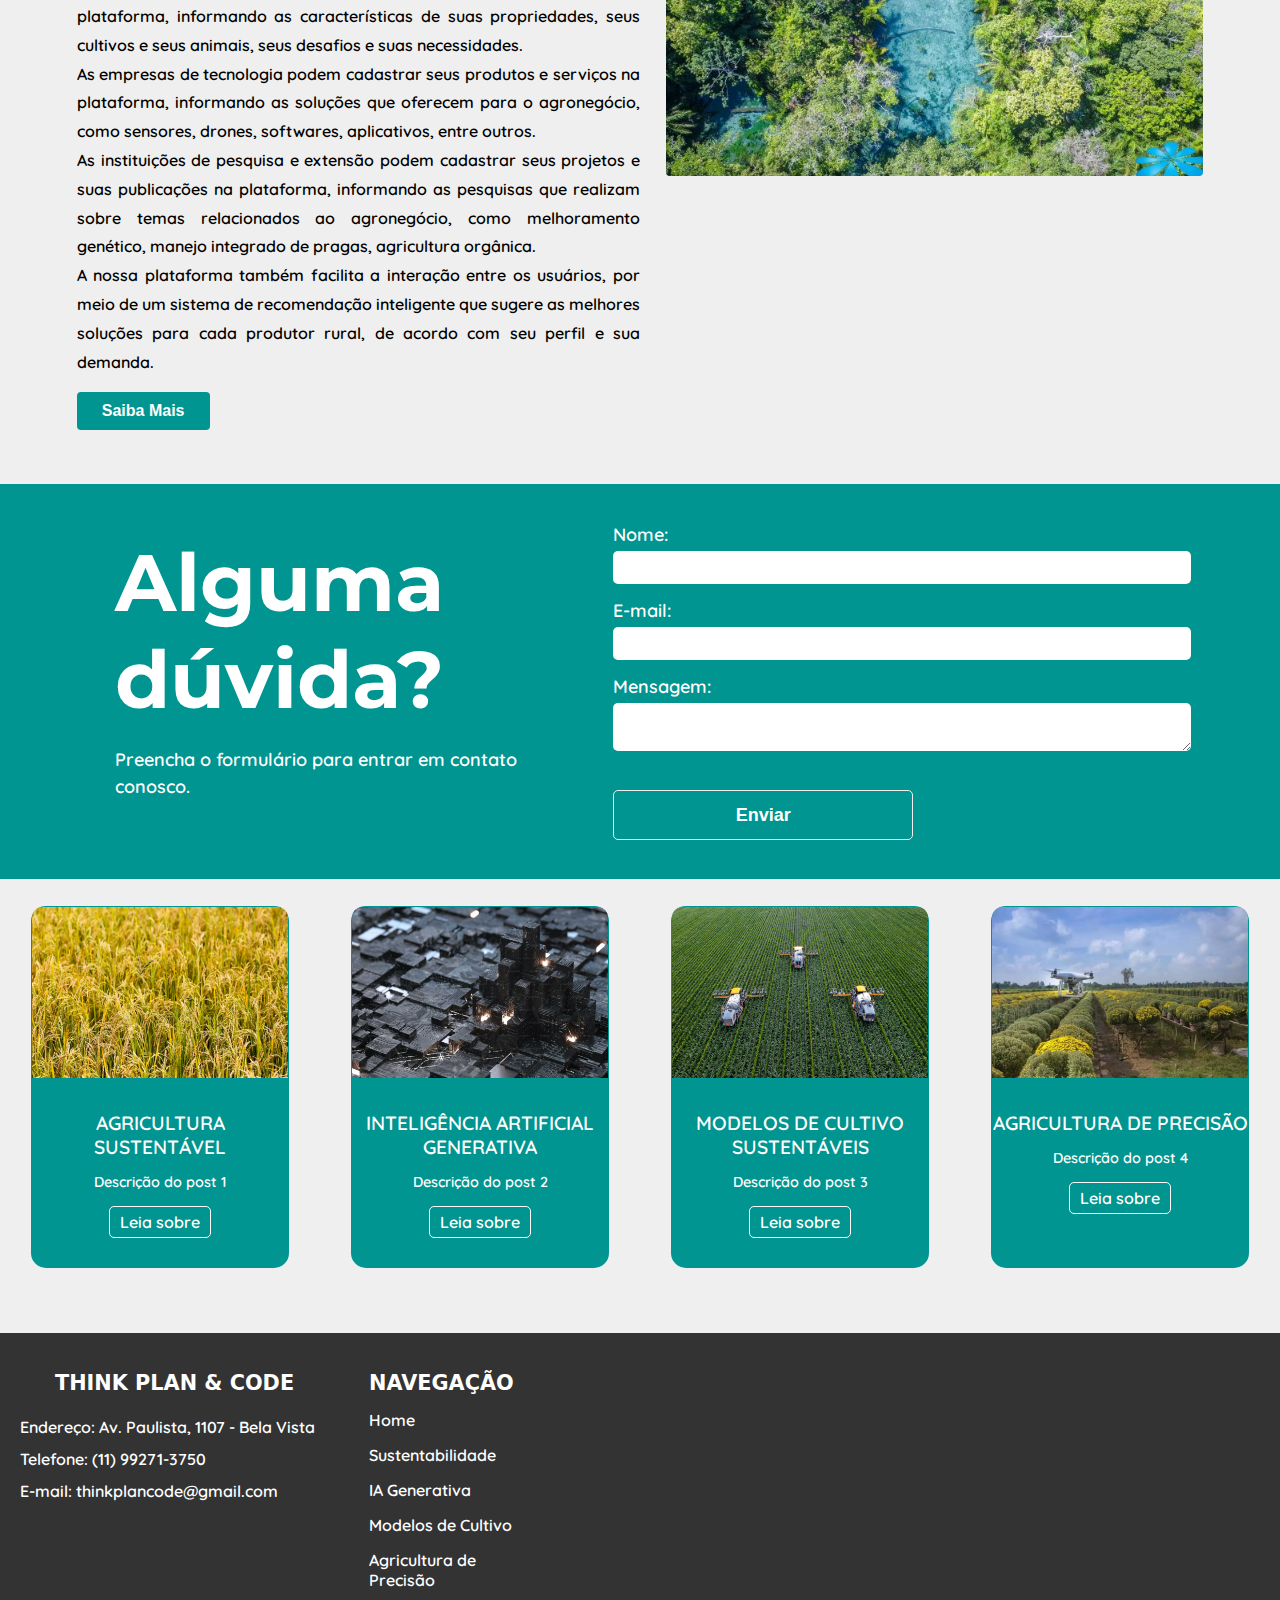
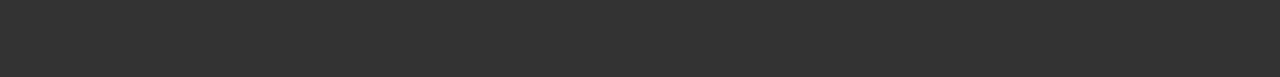
==== commit 93a3bad7: "Style: finished mobile queries" ====
--- a/webdev/index.html
+++ b/webdev/index.html
@@ -31,7 +31,7 @@
 
       <div class="text-banner">
         <h1>AgroNet</h1>
-        <h2>Por um mundo mais sustentavel</h2>
+        <h2>Por um mundo mais sustentável</h2>
       </div>
       <div class="mid-opt">
         <div class="opt-item mid-first">
@@ -104,7 +104,7 @@
       </p>
       <button class="menu-button">Saiba Mais</button>
     </div>
-    <div class="right-side">
+    <div class="right-side img-side">
       <img src="./assets/images/eco1.png" alt="Imagem 1">
       <img src="./assets/images/eco2.jpeg" alt="Imagem 2">
     </div>
@@ -114,14 +114,14 @@
 
   <section class="contact">
     <div class="contact-text">
-      <h2>Alguma Dúvida?</h2>
+      <h2>Alguma dúvida?</h2>
       <p>Preencha o formulário para entrar em contato conosco.</p>
     </div>
     <form class="contact-form">
       <label for="name">Nome:</label>
-      <input type="text" id="name" name="name" required>
+      <input type="text" id="name" name="name" required />
       <label for="email">E-mail:</label>
-      <input type="email" id="email" name="email" required>
+      <input type="email" id="email" name="email" required />
       <label for="message">Mensagem:</label>
       <textarea id="message" name="message" required></textarea>
       <button type="submit">Enviar</button>
@@ -130,28 +130,28 @@
 
   <section class="galeria">
     <div class="post">
-      <img src="./assets/images/sapao.webp" alt="Post 1">
-      <h3>Título do post 1</h3>
+      <img src="./assets/images/sust2-icon.png" alt="Post 1">
+      <h3>Agricultura Sustentável</h3>
       <p>Descrição do post 1</p>
-      <a href="#">Saiba mais</a>
+      <a href="./sustentabilidade.html">Leia sobre</a>
     </div>
     <div class="post">
-      <img src="./assets/images/sapao.webp" alt="Post 2">
-      <h3>Título do post 2</h3>
+      <img src="./assets/images/ia-icon.png" alt="Post 2">
+      <h3>Inteligência Artificial Generativa</h3>
       <p>Descrição do post 2</p>
-      <a href="#">Saiba mais</a>
+      <a href="./ia-generativa.html">Leia sobre</a>
     </div>
     <div class="post">
-      <img src="./assets/images/sapao.webp" alt="Post 3">
-      <h3>Título do post 3</h3>
+      <img src="./assets/images/cultivo-icon.png" alt="Post 3">
+      <h3>Modelos de Cultivo Sustentáveis</h3>
       <p>Descrição do post 3</p>
-      <a href="#">Saiba mais</a>
+      <a href="./cultivo.html">Leia sobre</a>
     </div>
     <div class="post">
-      <img src="./assets/images/sapao.webp" alt="Post 4">
-      <h3>Título do post 4</h3>
+      <img src="./assets/images/agro2-icon.png" alt="Post 4">
+      <h3>Agricultura de Precisão</h3>
       <p>Descrição do post 4</p>
-      <a href="#">Saiba mais</a>
+      <a href="./agro-precisao.html">Leia sobre</a>
     </div>
   </section>
 
@@ -169,6 +169,7 @@
         <li><a href="./sustentabilidade.html">Sustentabilidade</a></li>
         <li><a href="./ia-generativa.html">IA Generativa</a></li>
         <li><a href="./cultivo.html">Modelos de Cultivo</a></li>
+        <li><a href="./agro-precisao.html">Agricultura de Precisão</a></li>
       </ul>
     </nav>
     <div class="right">
@@ -179,5 +180,4 @@
   </footer>
   <script src="./assets/js/script.js"></script>
 </body>
-
 </html>--- a/webdev/assets/style.css
+++ b/webdev/assets/style.css
@@ -88,6 +88,7 @@
 .menu-button:hover {
   background-color: var(--color-white);
   color: var(--color-aqua);
+  transition: all 0.3s ease-in-out;
 }
 
 .mobile-menu {
@@ -175,6 +176,7 @@
 .opt-item:hover {
   background-color: var(--color-dark-green);
   color: var(--color-white);
+  transition: all 0.3s ease-in-out;
 }
 
 .opt-item img {
@@ -211,13 +213,9 @@
   text-align: left;
 }
 
-.left-side p {
-  line-height: 1.8;
-}
-
+.left-side p,
 .right-side p {
   line-height: 1.8;
-  text-align: justify;
 }
 
 .left-side h2 {
@@ -233,6 +231,7 @@
   flex-direction: column;
   justify-content: center;
   align-items: center;
+  text-align: justify;
 }
 
 .right-side img,
@@ -311,6 +310,7 @@
   border-radius: 5px;
   cursor: pointer;
   margin-top: 20px;
+  transition: all 0.3s ease-in-out;
 }
 
 .contact-form button:hover {
@@ -359,11 +359,17 @@
 .post a {
   display: inline-block;
   padding: 5px 10px;
-  background-color: var(--color-white);
-  color: var(--color-aqua);
+  border: 1px solid var(--color-white);
+  background-color: var(--color-aqua);
+  color: var(--color-white);
   text-decoration: none;
   border-radius: 5px;
   transition: all 0.3s ease-in-out;
+}
+
+.post a:hover {
+  background-color: var(--color-white);
+  color: var(--color-aqua);
 }
 
 /** Footer **/
@@ -478,6 +484,7 @@
 
 .input-confirm:hover {
   background-color: var(--color-dark-green);
+  transition: all 0.3s ease-in-out;
 }
 
 /** Scrollbar **/
@@ -544,7 +551,7 @@
     text-align: center;
     background-color: var(--color-dark-green);
     box-shadow: 1px 0px 3px black;
-    transition: 0.3s;
+    transition: all 0.3s ease-in-out;
   }
 
   .mobile-menu {
@@ -573,7 +580,8 @@
     text-align: center;
   }
 
-  .left-side p {
+  .left-side p,
+  .right-side p {
     line-height: 1.4;
     font-size: 0.8rem;
   }
@@ -589,9 +597,34 @@
   .post h3 {
     font-size: 1rem;
   }
+
+  .left,
+  .middle {
+    flex-basis: 50%;
+    padding: 10px;
+  }
+
+  .left p,
+  .middle h2,
+  .middle li {
+    text-align: center;
+    margin-right: 0;
+  }
+
+  .right {
+    display: none;
+  }
 }
 
 @media (max-width: 468px) {
+  .text-banner h1 {
+    font-size: 2.5rem;
+  }
+
+  .text-banner h2 {
+    font-size: 1rem;
+  }
+
   .mid-opt {
     display: none;
   }
@@ -600,17 +633,28 @@
     margin-top: 0;
   }
 
+  .info-second {
+    margin-bottom: 0;
+  }
+
+  .img-side {
+    display: none;
+  }
+
+  .left-side,
   .right-side {
-    display: none;
-  }
-
-  .left-side {
     width: 100%;
     text-align: center;
   }
 
   .left-side p {
     font-size: 0.9rem;
+    margin-bottom: 0;
+  }
+
+  .right-side p {
+    font-size: 0.9rem;
+    margin-top: 0;
   }
 
   .left-side .menu-button {
@@ -629,8 +673,12 @@
     width: 40vw;
   }
 
-  .right iframe {
-    display: none;
-  }
-  
+  footer h2 {
+    font: 0.8rem;
+  }
+
+  .left p,
+  .middle li {
+    font-size: 0.6rem;
+  }  
 }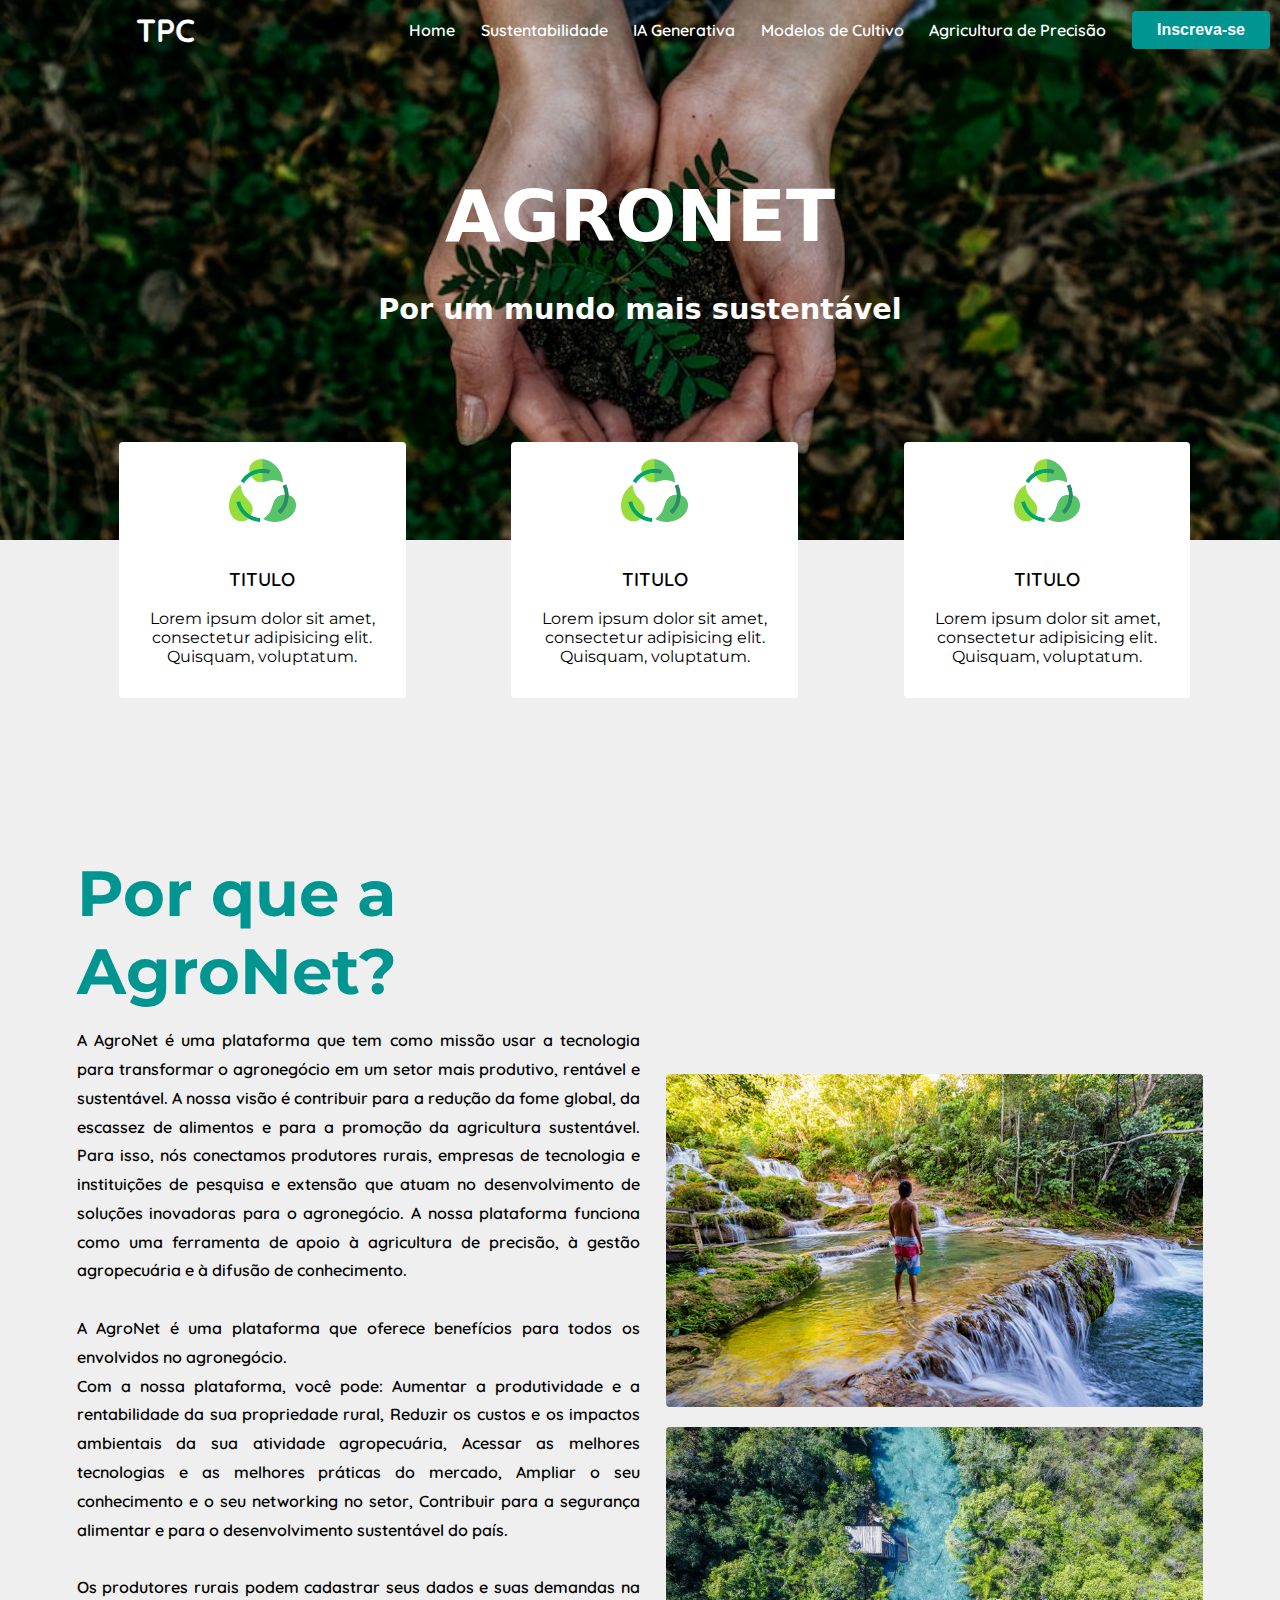
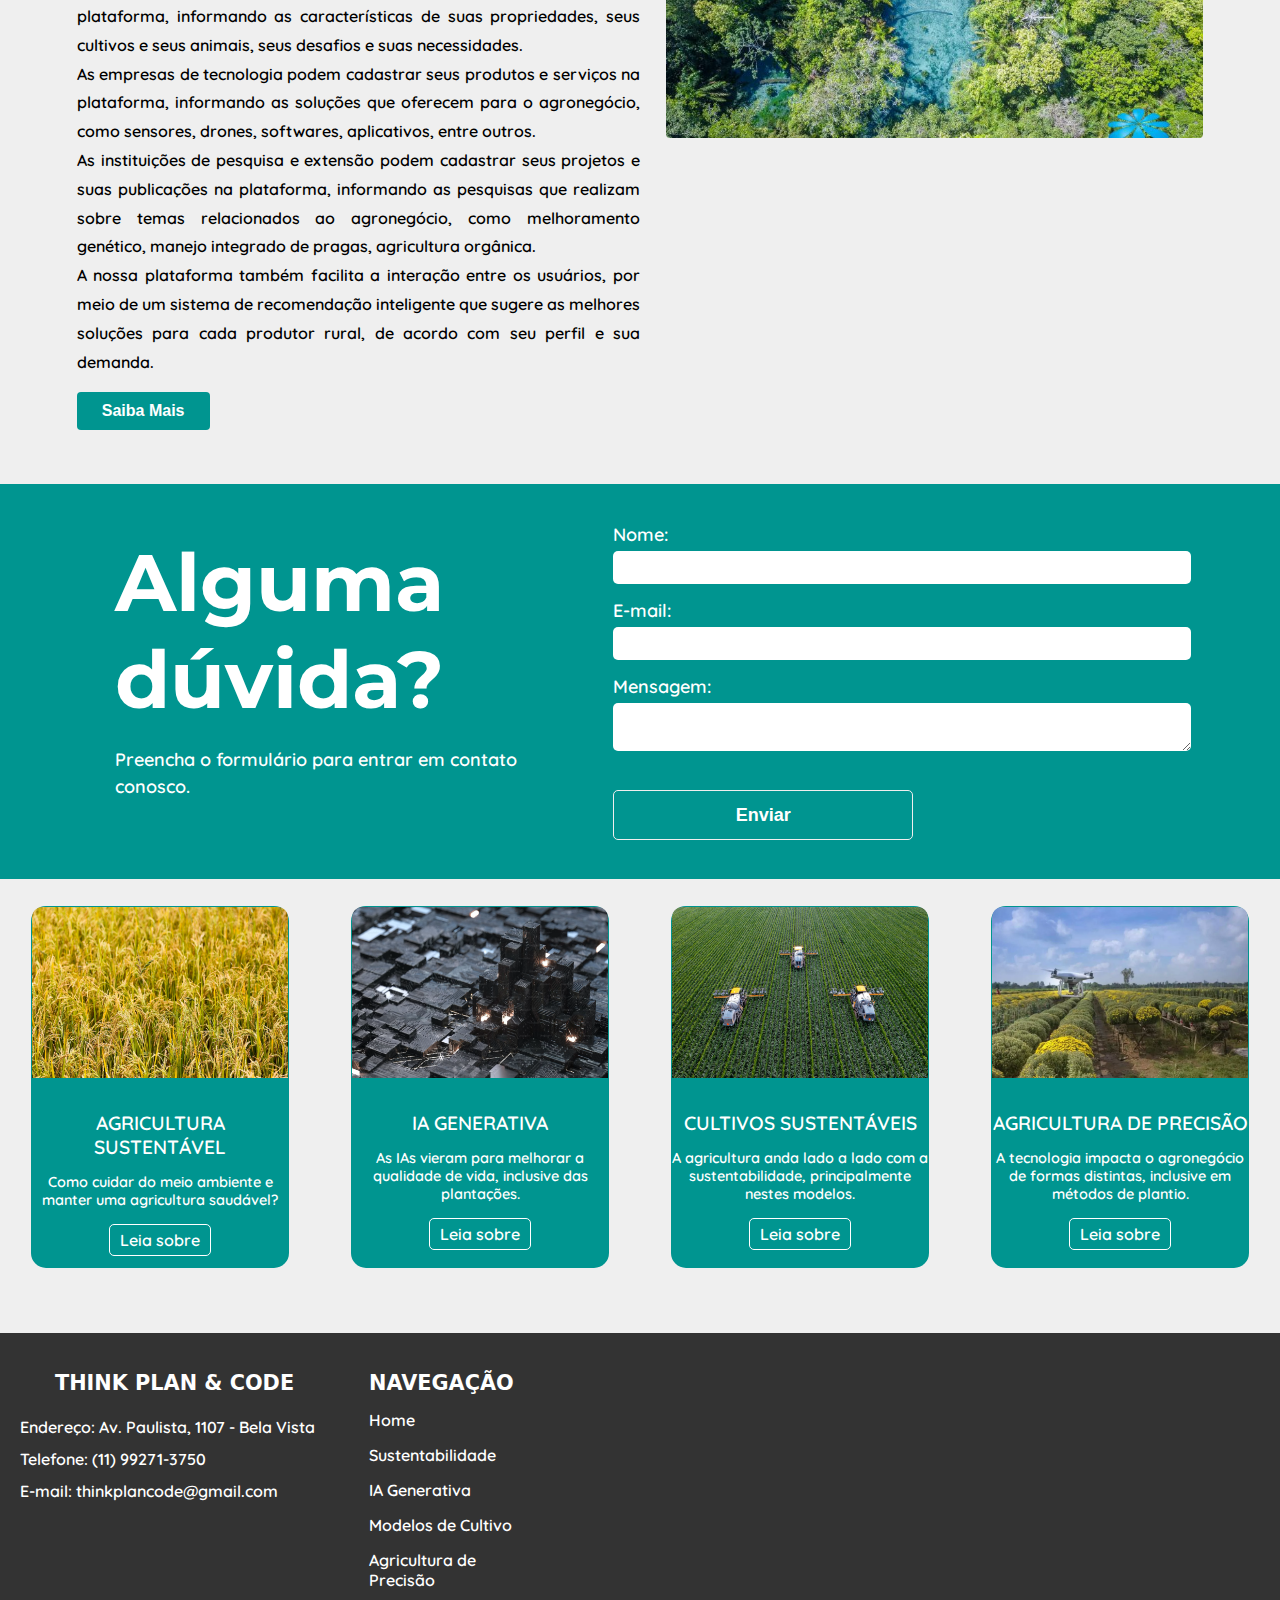
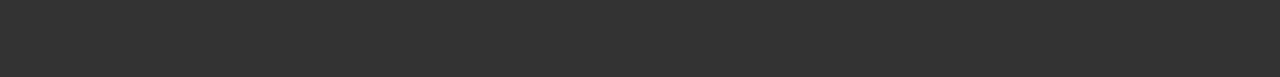
==== commit dab9aab1: "Fix: update posts text and button" ====
--- a/webdev/index.html
+++ b/webdev/index.html
@@ -132,25 +132,25 @@
     <div class="post">
       <img src="./assets/images/sust2-icon.png" alt="Post 1">
       <h3>Agricultura Sustentável</h3>
-      <p>Descrição do post 1</p>
+      <p>Como cuidar do meio ambiente e manter uma agricultura saudável?</p>
       <a href="./sustentabilidade.html">Leia sobre</a>
     </div>
     <div class="post">
       <img src="./assets/images/ia-icon.png" alt="Post 2">
-      <h3>Inteligência Artificial Generativa</h3>
-      <p>Descrição do post 2</p>
+      <h3>IA Generativa</h3>
+      <p>As IAs vieram para melhorar a qualidade de vida, inclusive das plantações.</p>
       <a href="./ia-generativa.html">Leia sobre</a>
     </div>
     <div class="post">
       <img src="./assets/images/cultivo-icon.png" alt="Post 3">
-      <h3>Modelos de Cultivo Sustentáveis</h3>
-      <p>Descrição do post 3</p>
+      <h3>Cultivos Sustentáveis</h3>
+      <p>A agricultura anda lado a lado com a sustentabilidade, principalmente nestes modelos.</p>
       <a href="./cultivo.html">Leia sobre</a>
     </div>
     <div class="post">
       <img src="./assets/images/agro2-icon.png" alt="Post 4">
       <h3>Agricultura de Precisão</h3>
-      <p>Descrição do post 4</p>
+      <p>A tecnologia impacta o agronegócio de formas distintas, inclusive em métodos de plantio.</p>
       <a href="./agro-precisao.html">Leia sobre</a>
     </div>
   </section>
--- a/webdev/assets/style.css
+++ b/webdev/assets/style.css
@@ -43,7 +43,7 @@
 
 .logo {
   color: var(--color-white);
-  font-size: 24px;
+  font-size: 2rem;
   font-weight: bold;
   padding-left: 10%;
 }
@@ -237,7 +237,7 @@
 .right-side img,
 .left-side img {
   width: 42vw;
-  height: 40vh;
+  height: auto;
   border-radius: 10px;
   object-fit: cover;
   border-radius: 4px;
@@ -317,6 +317,7 @@
   border: 1px solid var(--color-white);
   background-color: var(--color-white);
   color: var(--color-aqua);
+  transition: all 0.3s ease-in-out;
 }
 
 .galeria {
@@ -370,6 +371,7 @@
 .post a:hover {
   background-color: var(--color-white);
   color: var(--color-aqua);
+  transition: all 0.3s ease-in-out;
 }
 
 /** Footer **/
@@ -548,6 +550,7 @@
     height: 100vh;
     width: 50vw;
     padding: 1rem;
+    font-size: 1.2rem;
     text-align: center;
     background-color: var(--color-dark-green);
     box-shadow: 1px 0px 3px black;
@@ -556,6 +559,13 @@
 
   .mobile-menu {
     display: flex;
+    right: 20px;
+    padding: 5px;
+    font-size: 1.2rem;
+  }
+
+  .menu-icon {
+    font-size: 2rem;
   }
 
   .open {
@@ -583,7 +593,7 @@
   .left-side p,
   .right-side p {
     line-height: 1.4;
-    font-size: 0.8rem;
+    font-size: 0.9rem;
   }
 
   .contact-text h2 {
@@ -591,11 +601,15 @@
   }
 
   .post {
-    height: 32vh;
+    height: auto;
   }
 
   .post h3 {
     font-size: 1rem;
+  }
+
+  .post a {
+    margin-bottom: 20px;
   }
 
   .left,
@@ -617,6 +631,10 @@
 }
 
 @media (max-width: 468px) {
+  .menu-items {
+    font-size: 1rem;
+  }
+
   .text-banner h1 {
     font-size: 2.5rem;
   }
@@ -648,13 +666,13 @@
   }
 
   .left-side p {
-    font-size: 0.9rem;
     margin-bottom: 0;
+    line-height: 1.4;
   }
 
   .right-side p {
-    font-size: 0.9rem;
     margin-top: 0;
+    line-height: 1.4;
   }
 
   .left-side .menu-button {
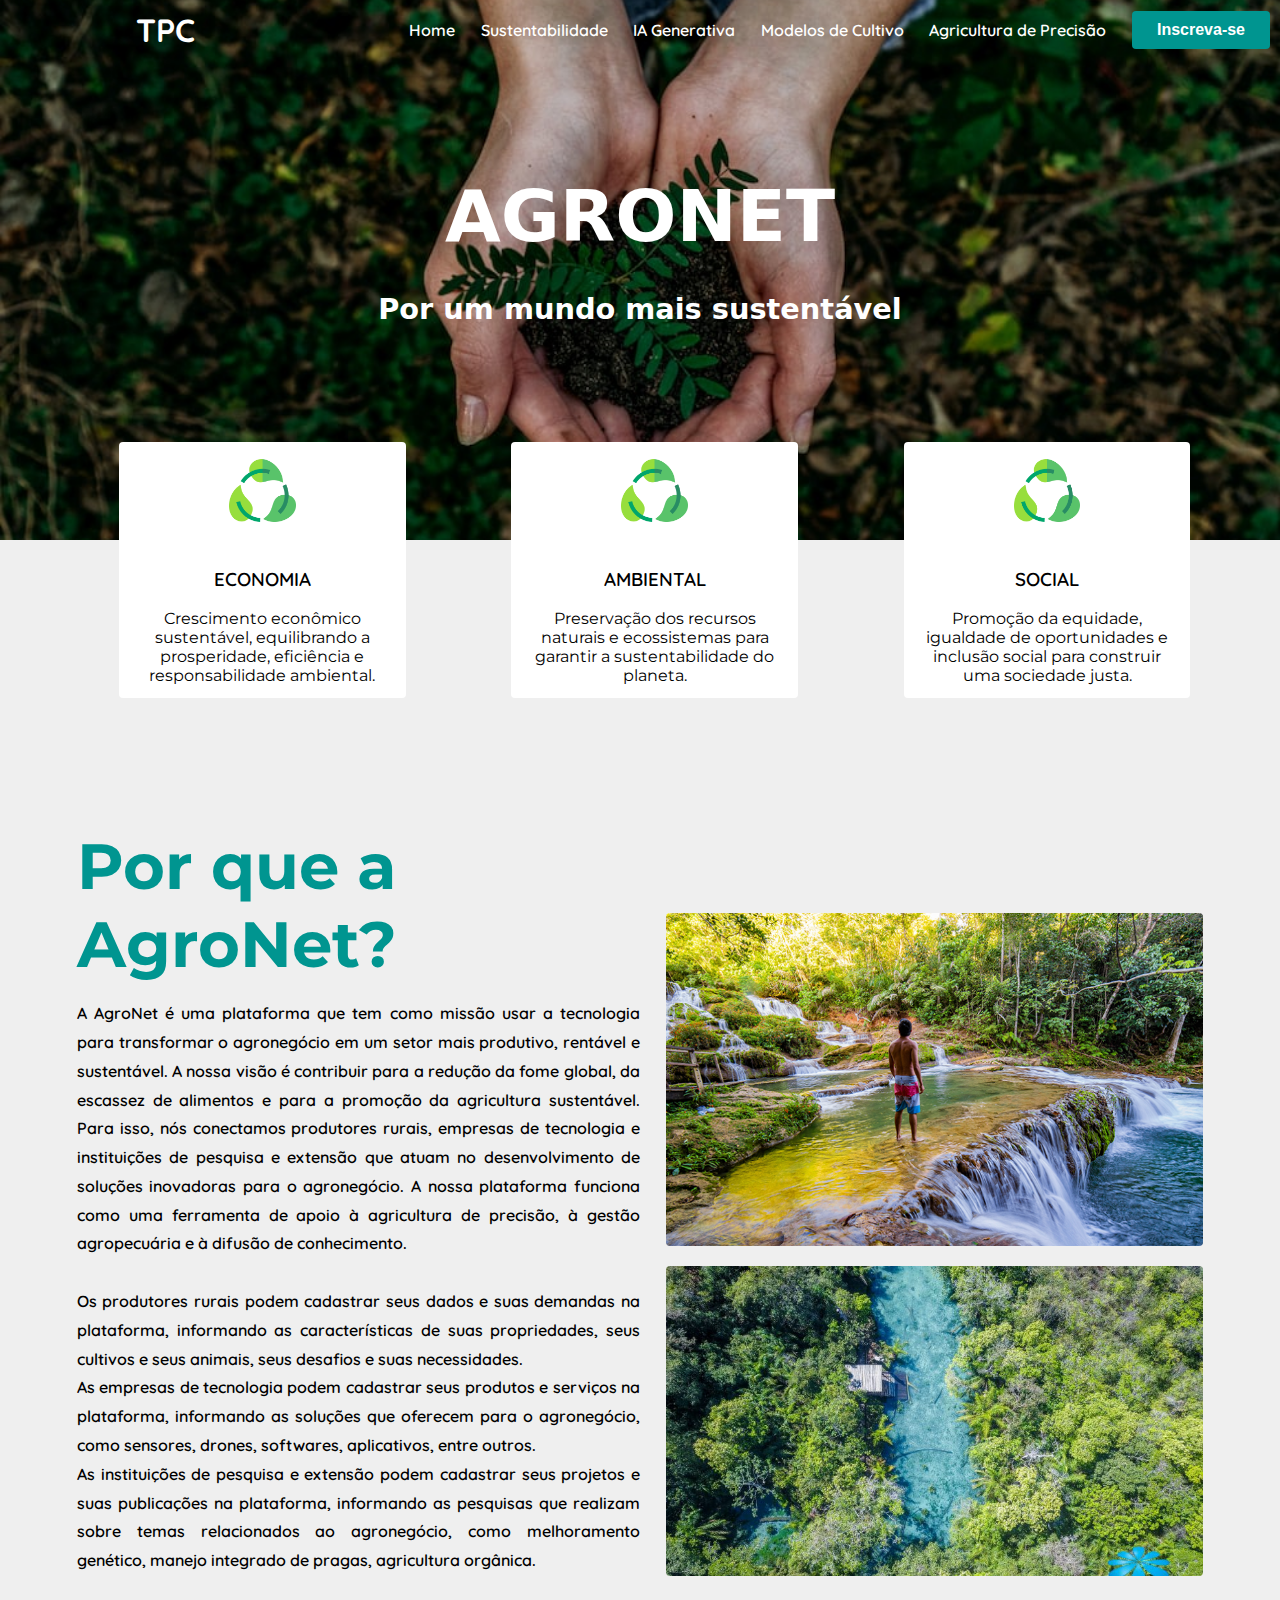
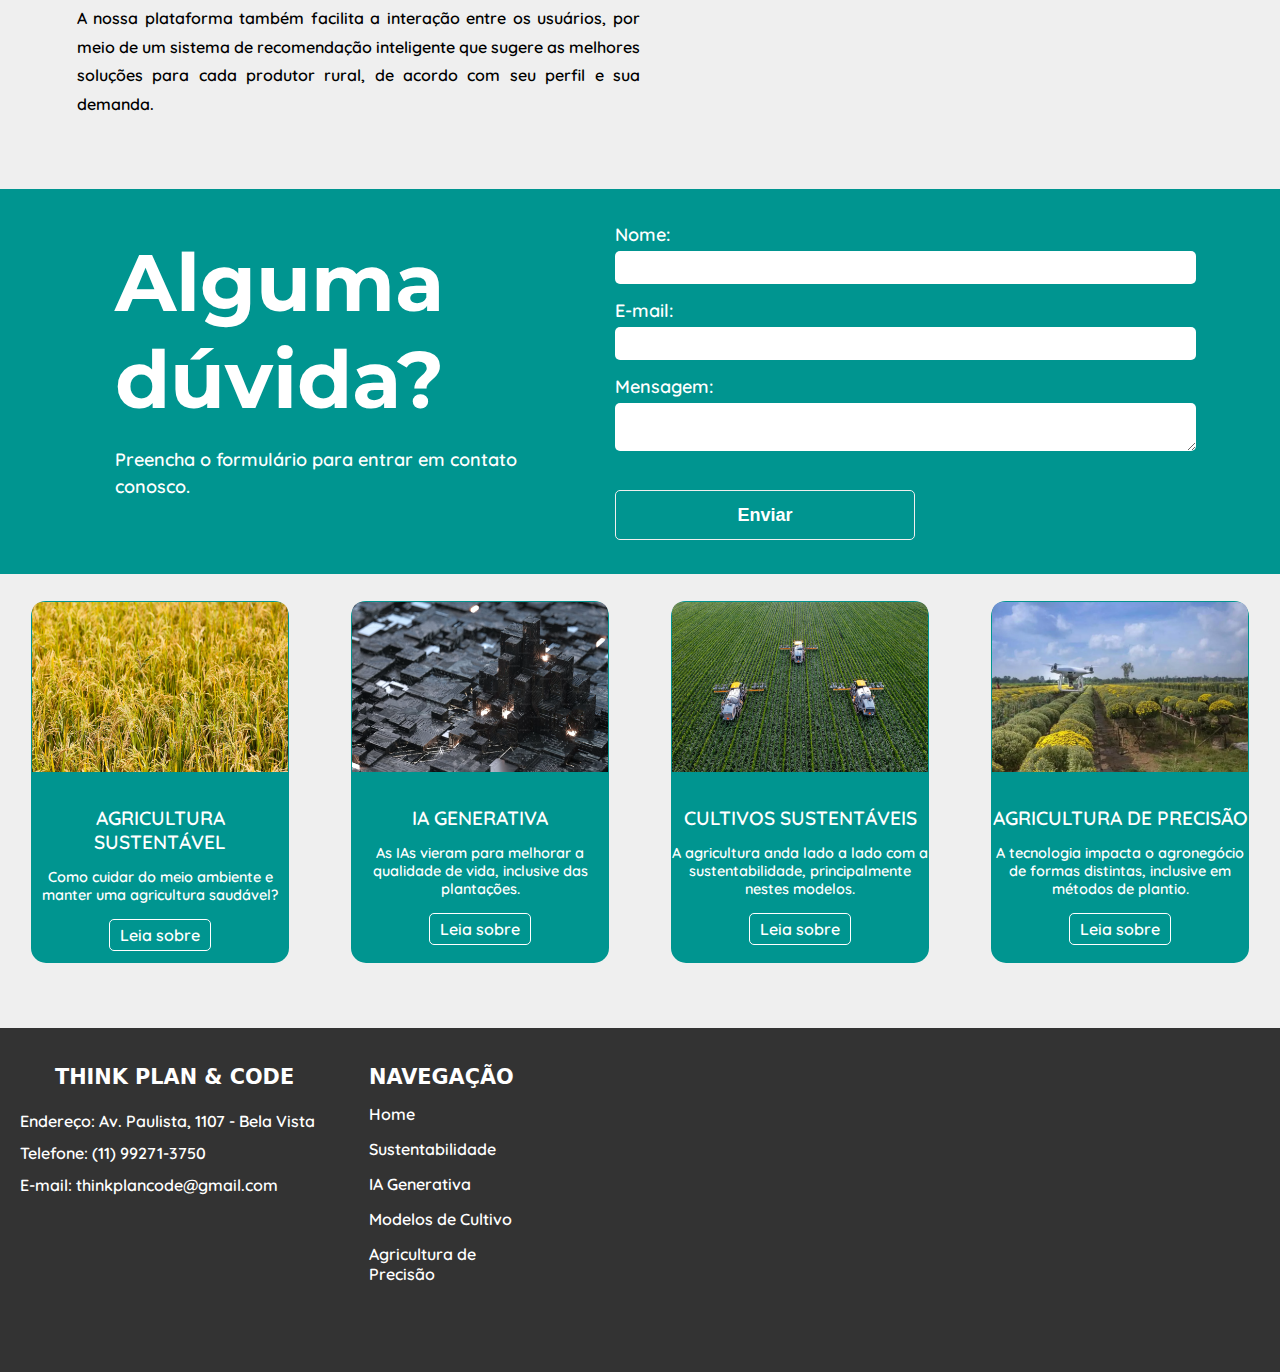
==== commit 3db44d1c: "Fix: fixed text, style and media queries" ====
--- a/webdev/index.html
+++ b/webdev/index.html
@@ -39,8 +39,8 @@
             <img src="./assets/images/icons/sinal-de-reciclagem.png" alt="icon-vidal">
           </div>
           <div class="opt-item-text">
-            <h3>Titulo</h3>
-            <p>Lorem ipsum dolor sit amet, consectetur adipisicing elit. Quisquam, voluptatum.</p>
+            <h3>Economia</h3>
+            <p> Crescimento econômico sustentável, equilibrando a prosperidade, eficiência e responsabilidade ambiental.</p>
           </div>
         </div>
         <div class="opt-item">
@@ -48,8 +48,8 @@
             <img src="./assets/images/icons/sinal-de-reciclagem.png" alt="icon-vidal">
           </div>
           <div class="opt-item-text">
-            <h3>Titulo</h3>
-            <p>Lorem ipsum dolor sit amet, consectetur adipisicing elit. Quisquam, voluptatum.</p>
+            <h3>Ambiental</h3>
+            <p>Preservação dos recursos naturais e ecossistemas para garantir a sustentabilidade do planeta.</p>
           </div>
         </div>
         <div class="opt-item">
@@ -57,8 +57,8 @@
             <img src="./assets/images/icons/sinal-de-reciclagem.png" alt="icon-vidal">
           </div>
           <div class="opt-item-text">
-            <h3>Titulo</h3>
-            <p>Lorem ipsum dolor sit amet, consectetur adipisicing elit. Quisquam, voluptatum.</p>
+            <h3>Social</h3>
+            <p>Promoção da equidade, igualdade de oportunidades e inclusão social para construir uma sociedade justa.</p>
           </div>
         </div>
       </div>
@@ -78,17 +78,7 @@
         atuam no desenvolvimento de soluções inovadoras para o agronegócio. A nossa plataforma funciona como uma
         ferramenta de apoio à agricultura de precisão, à gestão agropecuária e à difusão de conhecimento.
         <br><br>
-        A AgroNet é uma plataforma que oferece benefícios para todos os envolvidos no agronegócio.
-        <br>
-        Com a nossa
-        plataforma, você pode:
 
-        Aumentar a produtividade e a rentabilidade da sua propriedade rural,
-        Reduzir os custos e os impactos ambientais da sua atividade agropecuária,
-        Acessar as melhores tecnologias e as melhores práticas do mercado,
-        Ampliar o seu conhecimento e o seu networking no setor,
-        Contribuir para a segurança alimentar e para o desenvolvimento sustentável do país.
-        <br><br>
         Os produtores rurais podem cadastrar seus dados e suas demandas na plataforma, informando as características de
         suas propriedades, seus cultivos e seus animais, seus desafios e suas necessidades.
         <br>
@@ -98,11 +88,11 @@
         As instituições de pesquisa e extensão podem cadastrar seus projetos e suas publicações na plataforma,
         informando as pesquisas que realizam sobre temas relacionados ao agronegócio, como melhoramento genético, manejo
         integrado de pragas, agricultura orgânica.
-        <br>
+        <br><br>
+
         A nossa plataforma também facilita a interação entre os usuários, por meio de um sistema de recomendação
         inteligente que sugere as melhores soluções para cada produtor rural, de acordo com seu perfil e sua demanda.
       </p>
-      <button class="menu-button">Saiba Mais</button>
     </div>
     <div class="right-side img-side">
       <img src="./assets/images/eco1.png" alt="Imagem 1">
--- a/webdev/assets/style.css
+++ b/webdev/assets/style.css
@@ -193,7 +193,7 @@
 
 .info-mid, .info-second {
   display: flex;
-  margin-top: 28vh;
+  margin-top: 25vh;
   justify-content: space-between;
   align-items: center;
   padding: 1vh 6vw;
@@ -278,7 +278,7 @@
 
 .contact-form {
   flex-basis: 50%;
-  padding: 30px;
+  padding: 25px;
 }
 
 .contact-form label {
@@ -364,6 +364,7 @@
   background-color: var(--color-aqua);
   color: var(--color-white);
   text-decoration: none;
+  margin-bottom: 20px;
   border-radius: 5px;
   transition: all 0.3s ease-in-out;
 }
@@ -508,7 +509,7 @@
 
 /** Media Queries **/
 
-@media (max-width: 1201px) {
+@media (max-width: 1201px) {  
   .info-mid {
     margin-top: 12vh;
   }
@@ -520,15 +521,21 @@
 
 @media only screen and (max-width: 1200px) and (min-width: 769px) {
   .info-mid {
-    margin-top: 18vh;
+    margin-top: 22vh;
   }
 
   .left-side h2 {
     font-size: 2rem;
   }
 
-  .left-side p {
-    line-height: 1.4;
+  .left-side p,
+  .right-side p {
+    line-height: 1.6;
+  }
+
+  .left-side img,
+  .right-side img {
+    height: 40vh;
   }
 
   .contact-text h2 {
@@ -536,11 +543,29 @@
   }
 
   .post {
-    height: 34vh;
+    height: auto;
+  }
+
+  .legenda {
+    font-size: 1.5rem;
+  }
+
+  .input-text,
+  .input-select,
+  .input-message {
+    font-size: 1rem;
   }
 }
 
 @media (max-width: 768px) {
+  .text-banner h1 {
+    font-size: 4rem;
+  }
+
+  .text-banner h2 {
+    font-size: 1.6rem;
+  }
+
   .menu-items {
     position: absolute;
     top: 0;
@@ -549,7 +574,6 @@
     flex-direction: column;
     height: 100vh;
     width: 50vw;
-    padding: 1rem;
     font-size: 1.2rem;
     text-align: center;
     background-color: var(--color-dark-green);
@@ -564,6 +588,10 @@
     font-size: 1.2rem;
   }
 
+  .menu-button {
+    font-size: 1.2rem;
+  }
+
   .menu-icon {
     font-size: 2rem;
   }
@@ -573,16 +601,25 @@
   }
 
   .li-menu {
-    margin: 1vh 1vw;
-    line-height: 3;
+    margin: 1vh 0;
+    line-height: 4;
   }
   
+  .li-menu:hover {
+    background-color: var(--color-aqua-green);
+    transition: all 0.3s ease-in-out;
+  }
+
   .info-mid {
     margin-top: 23vh;
   }
 
   .opt-item {
     height: 28vh;
+  }
+
+  .info-second {
+    margin-bottom: 0;
   }
 
   .left-side h2 {
@@ -596,6 +633,11 @@
     font-size: 0.9rem;
   }
 
+  .left-side img,
+  .right-side img {
+    height: 32vh;
+  }
+
   .contact-text h2 {
     font-size: 3rem;
   }
@@ -606,10 +648,6 @@
 
   .post h3 {
     font-size: 1rem;
-  }
-
-  .post a {
-    margin-bottom: 20px;
   }
 
   .left,
@@ -631,8 +669,9 @@
 }
 
 @media (max-width: 468px) {
-  .menu-items {
-    font-size: 1rem;
+  .menu-items, 
+  .menu-button {
+    font-size: 0.9rem;
   }
 
   .text-banner h1 {
@@ -699,4 +738,41 @@
   .middle li {
     font-size: 0.6rem;
   }  
+}
+
+@media (min-width: 1366px) {
+  .menu-items, 
+  .menu-button {
+    font-size: 1.2rem;
+  }
+
+  .opt-item {
+    height: 30vh;
+  }
+
+  .opt-item h3 {
+    font-size: 1.4rem;
+  }
+
+  .opt-item p {
+    font-size: 1.2rem;
+  }
+
+  .left-side p,
+  .right-side p {
+    font-size: 1.2rem;
+  }
+
+  .contact-form label,
+  .contact-form button {
+    font-size: 1.25rem;
+  }
+
+  .post h3 {
+    font-size: 1.4rem;
+  }
+
+  .post p {
+    font-size: 1rem;
+  }
 }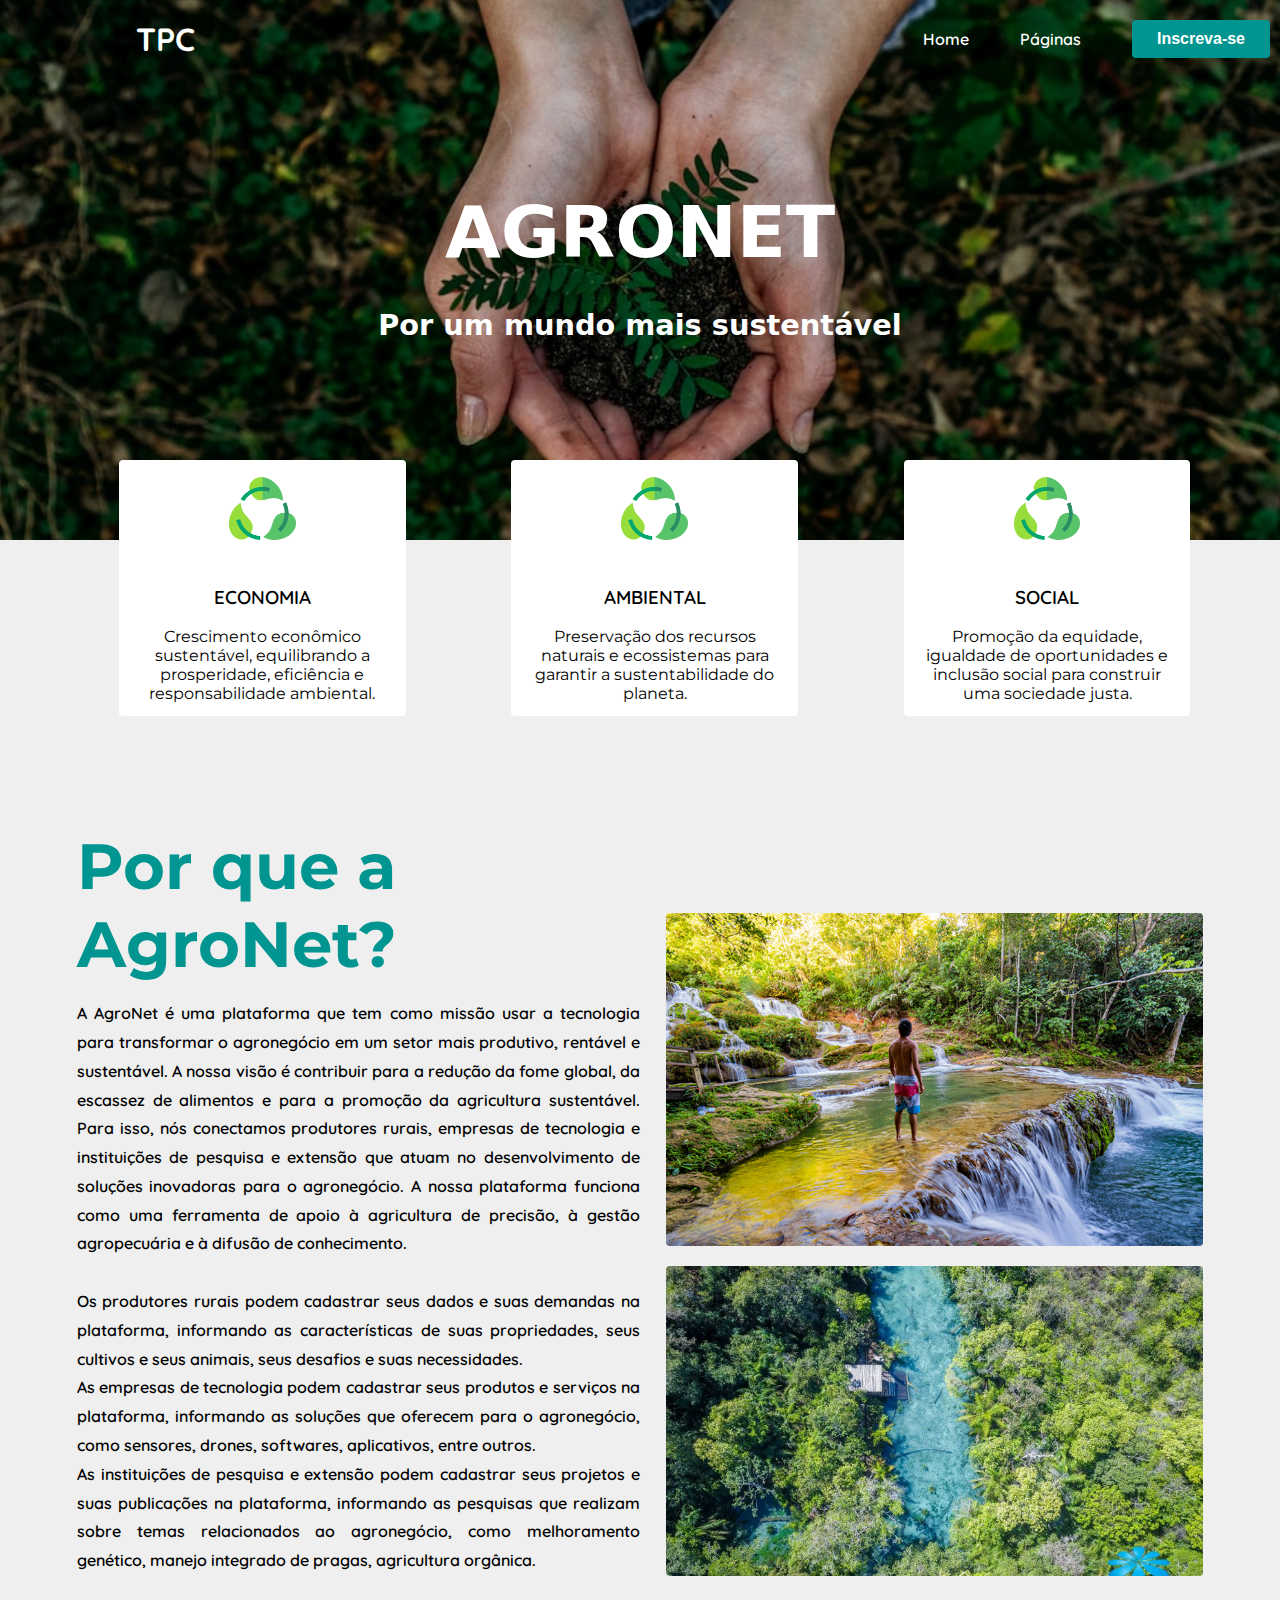
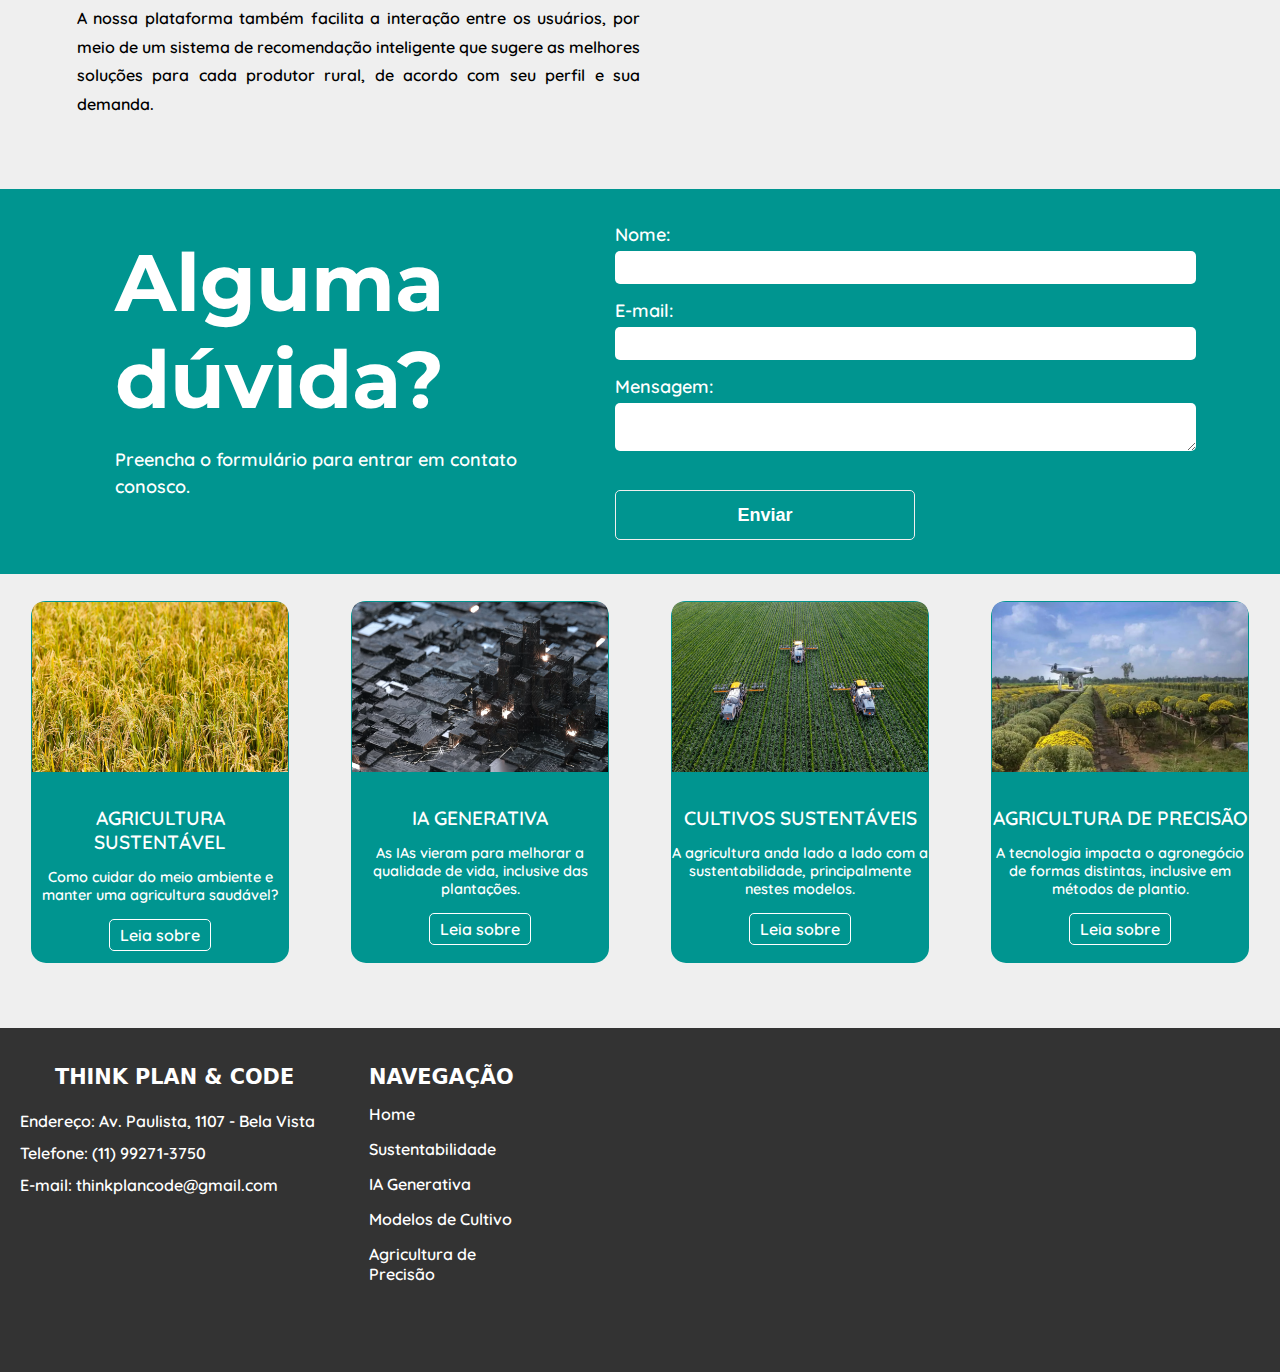
==== commit e351b9ee: "Style: added submenu option" ====
--- a/webdev/index.html
+++ b/webdev/index.html
@@ -17,10 +17,14 @@
         <nav class="nav">
           <ul class="menu-items">
             <li class="li-menu"><a href="./index.html">Home</a></li>
-            <li class="li-menu"><a href="./sustentabilidade.html">Sustentabilidade</a></li>
-            <li class="li-menu"><a href="./ia-generativa.html">IA Generativa</a></li>
-            <li class="li-menu"><a href="./cultivo.html">Modelos de Cultivo</a></li>
-            <li class="li-menu"><a href="./agro-precisao.html">Agricultura de Precisão</a></li>
+            <li class="li-menu"><a href="#">Páginas</a>
+              <ul class="drop-menu">
+                <li class="li-menu"><a href="./sustentabilidade.html">Sustentabilidade</a></li>
+                <li class="li-menu"><a href="./ia-generativa.html">IA Generativa</a></li>
+                <li class="li-menu"><a href="./cultivo.html">Modelos de Cultivo</a></li>
+                <li class="li-menu"><a href="./agro-precisao.html">Agricultura de Precisão</a></li>
+              </ul>
+            </li>
             <li class="li-menu"><a href="./formulario.html"><button class="menu-button">Inscreva-se</button></a></li>
           </ul>
           <button class="mobile-menu"><i class="material-symbols-outlined menu-icon">menu</i>Menu</button>
--- a/webdev/assets/style.css
+++ b/webdev/assets/style.css
@@ -4,6 +4,7 @@
   --color-white: #fff;
   --color-aqua: #009590;
   --color-dark-green: #0a2d29;
+  --color-darker-green: #09201d;
   --color-clean-grey: #efefef;
   --color-light-grey: #f4f6f8;
 
@@ -111,7 +112,38 @@
 }
 
 .li-menu {
-  margin: auto 1vw;
+  margin: auto 2vw;
+  padding: 10px 0;
+}
+
+.drop-menu {
+  display: none;
+  position: absolute;
+  width: 100%;
+}
+
+.menu-items .li-menu:hover .drop-menu {
+  display: block;
+  margin-top: 10px;
+  line-height: 1.6;
+  background-color: var(--color-dark-green);
+  width: auto;
+  height: auto;
+  text-align: center;
+  transition: all 0.3s ease-in-out;
+  position: absolute;
+  right: 10vw;
+}
+
+.drop-menu .li-menu {
+  display: block;
+  margin: 0;
+  padding: 0 10px;
+}
+
+.drop-menu .li-menu:hover {
+  background-color: var(--color-aqua);
+  transition: all 0.3s ease-in-out;
 }
 
 .full-banner {
@@ -140,6 +172,7 @@
     Oxygen, Ubuntu, Cantarell, "Open Sans", "Helvetica Neue", sans-serif;
   margin-bottom: 10px;
   text-transform: uppercase;
+  margin-top: 5vh;
 }
 
 .text-banner h2 {
@@ -520,6 +553,10 @@
 }
 
 @media only screen and (max-width: 1200px) and (min-width: 769px) {
+  .menu-items .li-menu:hover .drop-menu{
+    right: 12vw;
+  }
+
   .info-mid {
     margin-top: 22vh;
   }
@@ -577,8 +614,7 @@
     font-size: 1.2rem;
     text-align: center;
     background-color: var(--color-dark-green);
-    box-shadow: 1px 0px 3px black;
-    transition: all 0.3s ease-in-out;
+    transition: all 0.5s ease-in-out;
   }
 
   .mobile-menu {
@@ -605,9 +641,17 @@
     line-height: 4;
   }
   
-  .li-menu:hover {
-    background-color: var(--color-aqua-green);
+  .li-menu:hover .drop-menu {
     transition: all 0.3s ease-in-out;
+  }
+
+  .menu-items .li-menu:hover .drop-menu {
+    position: relative;
+    width: auto;
+    border: none;
+    border-radius: 0;
+    background-color: var(--color-darker-green);
+    right: 0;
   }
 
   .info-mid {
